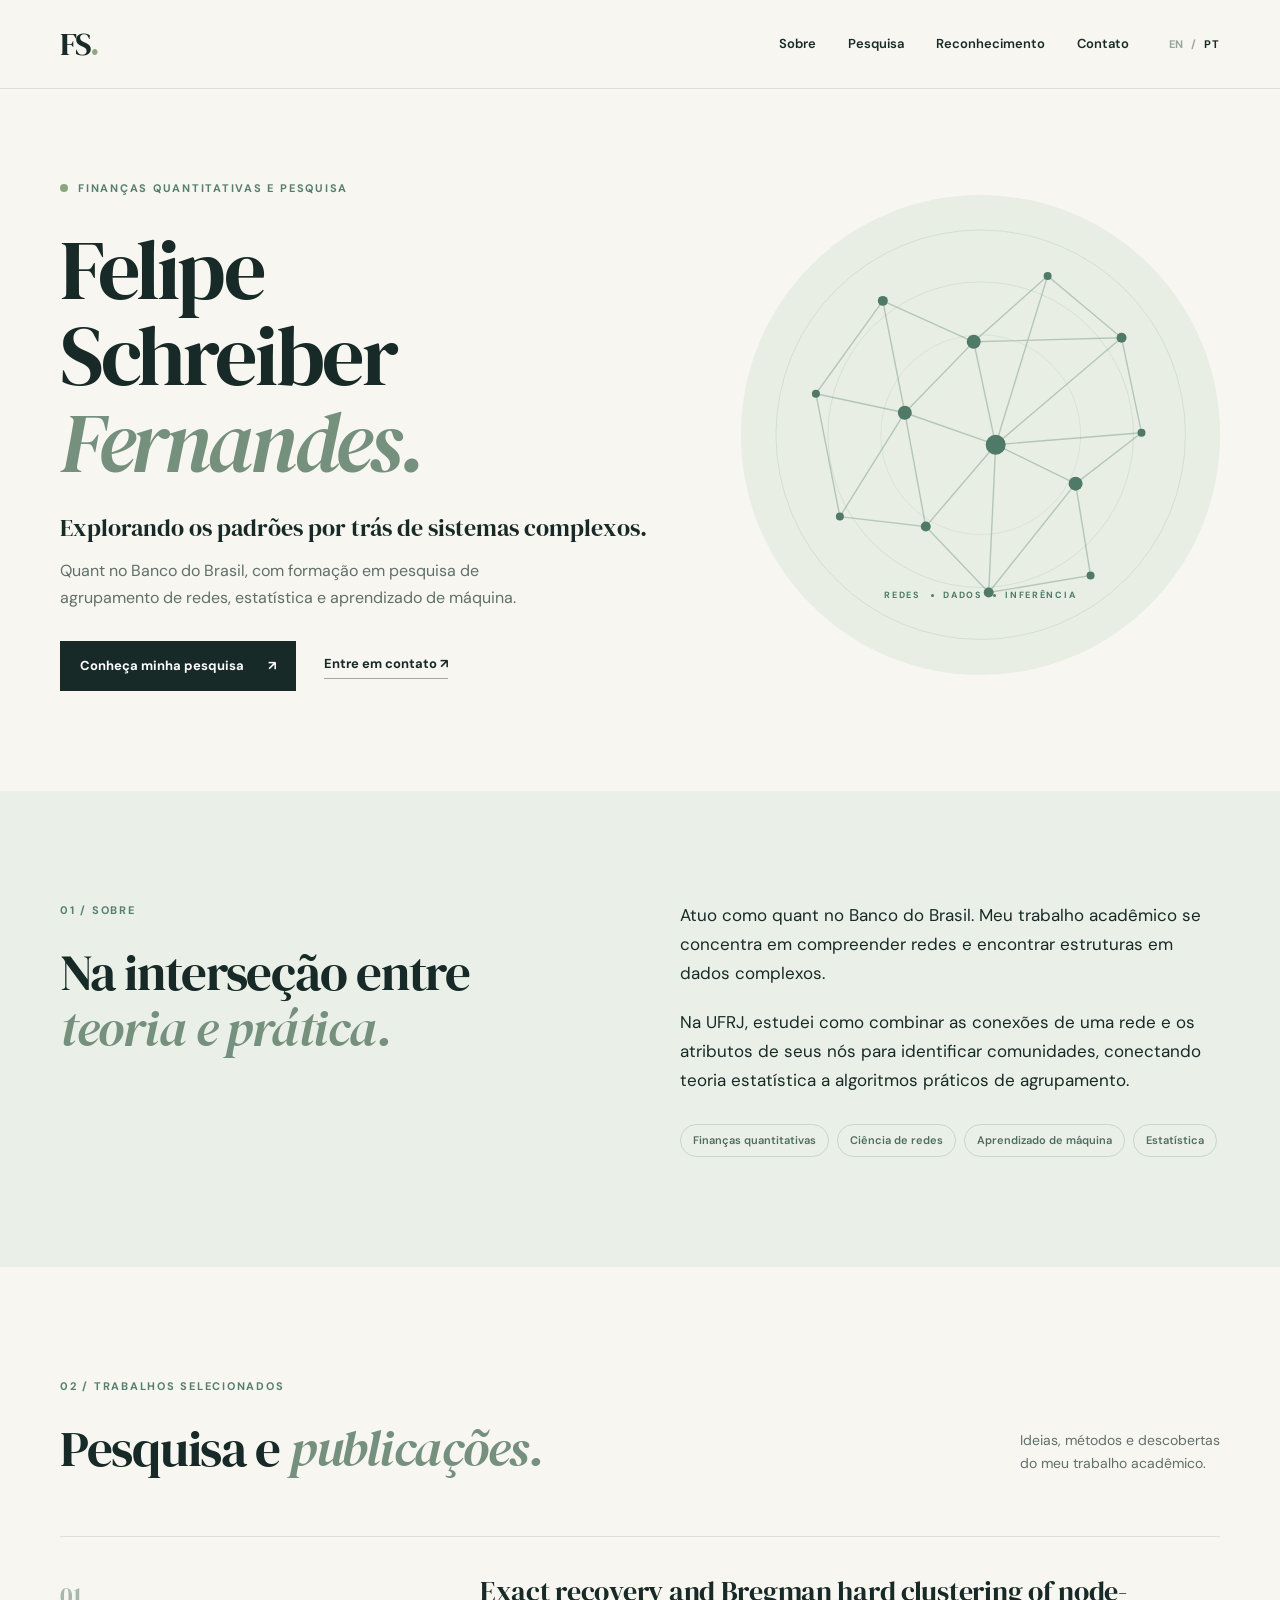
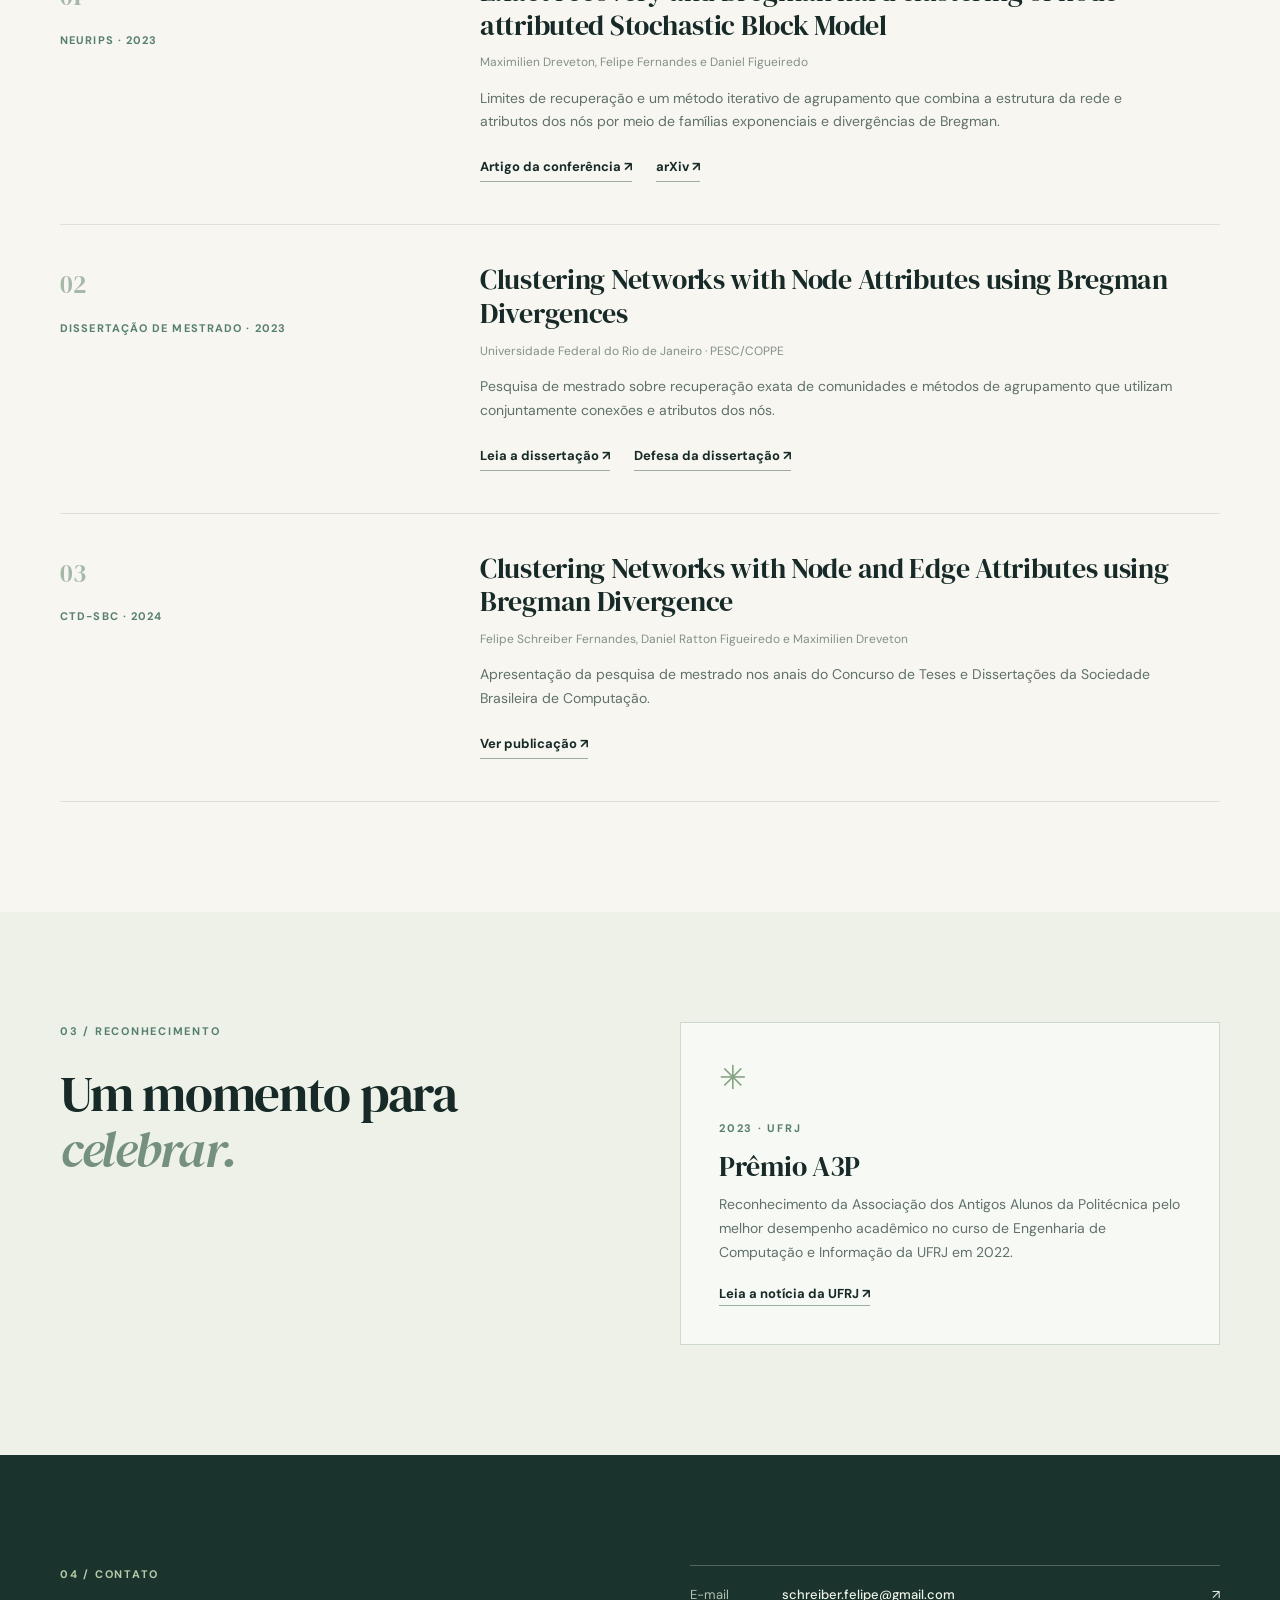
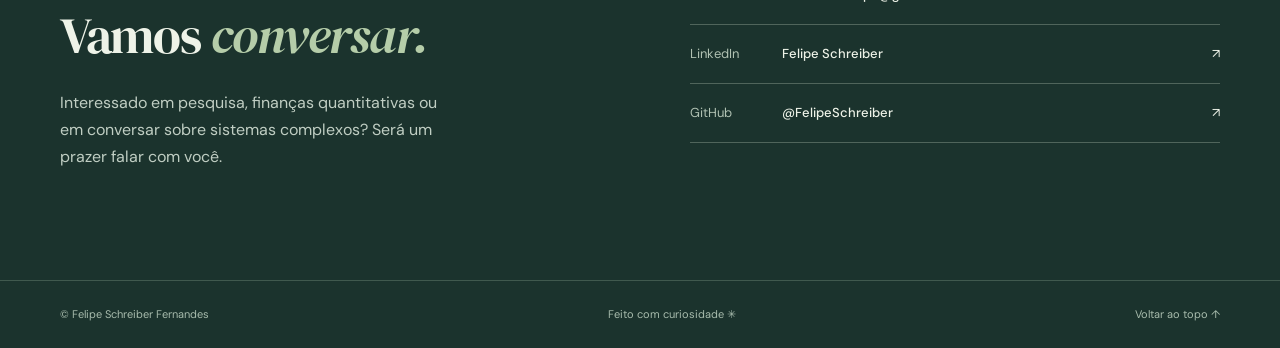
==== pt/index.html @ 41b89b30 "Create bilingual personal website Co-authored-by: Copilot <223556219+Copilot@users.noreply.github.co" ====
<!doctype html>
<html lang="pt-BR">
<head>
  <meta charset="utf-8">
  <meta name="viewport" content="width=device-width, initial-scale=1">
  <meta name="description" content="Felipe Schreiber Fernandes atua como quant e pesquisa agrupamento de redes, estatística e aprendizado de máquina.">
  <meta name="theme-color" content="#f7f6f1">
  <title>Felipe Schreiber Fernandes — Quant e Pesquisa</title>
  <link rel="alternate" hreflang="en" href="https://felipeschreiber.github.io/">
  <link rel="alternate" hreflang="pt-BR" href="https://felipeschreiber.github.io/pt/">
  <link rel="stylesheet" href="../style.css">
</head>
<body>
  <a class="skip-link" href="#main">Pular para o conteúdo</a>
  <header class="site-header">
    <div class="wrap header-inner">
      <a class="wordmark" href="#top" aria-label="Felipe Schreiber Fernandes, início">FS<span>.</span></a>
      <nav class="navigation" aria-label="Navegação principal">
        <a href="#about">Sobre</a><a href="#research">Pesquisa</a><a href="#recognition">Reconhecimento</a><a href="#contact">Contato</a>
      </nav>
      <div class="languages" aria-label="Idioma"><a href="../" lang="en">EN</a><span aria-hidden="true">/</span><span aria-current="page">PT</span></div>
    </div>
  </header>
  <main id="main">
    <section class="hero wrap" id="top">
      <div class="hero-copy">
        <p class="eyebrow"><span class="status-dot"></span> Finanças quantitativas e pesquisa</p>
        <h1>Felipe<br>Schreiber <em>Fernandes.</em></h1>
        <p class="hero-intro">Explorando os padrões por trás de sistemas complexos.</p>
        <p class="hero-description">Quant no Banco do Brasil, com formação em pesquisa de agrupamento de redes, estatística e aprendizado de máquina.</p>
        <div class="hero-actions"><a class="button button-dark" href="#research">Conheça minha pesquisa <span aria-hidden="true">↗</span></a><a class="text-link" href="#contact">Entre em contato <span aria-hidden="true">↗</span></a></div>
      </div>
      <div class="hero-art" aria-hidden="true">
        <svg viewBox="0 0 480 480" fill="none" xmlns="http://www.w3.org/2000/svg">
          <circle cx="240" cy="240" r="205" stroke="currentColor" opacity=".14"/><circle cx="240" cy="240" r="153" stroke="currentColor" opacity=".12"/><circle cx="240" cy="240" r="100" stroke="currentColor" opacity=".1"/>
          <path d="M75 199 142 106 233 147 307 81 381 143 401 238 335 289 350 381 248 398 185 332 99 322 75 199ZM142 106 164 218 233 147 255 250 307 81M164 218 75 199M164 218 99 322M164 218 185 332M164 218 255 250M233 147 381 143M233 147 255 250M255 250 381 143M255 250 401 238M255 250 335 289M255 250 248 398M255 250 185 332M335 289 401 238M335 289 350 381M335 289 248 398M185 332 248 398" stroke="currentColor" stroke-width="1.4" opacity=".34"/>
          <g fill="currentColor"><circle cx="75" cy="199" r="4"/><circle cx="142" cy="106" r="5"/><circle cx="233" cy="147" r="7"/><circle cx="307" cy="81" r="4"/><circle cx="381" cy="143" r="5"/><circle cx="401" cy="238" r="4"/><circle cx="335" cy="289" r="7"/><circle cx="350" cy="381" r="4"/><circle cx="248" cy="398" r="5"/><circle cx="185" cy="332" r="5"/><circle cx="99" cy="322" r="4"/><circle cx="164" cy="218" r="7"/><circle cx="255" cy="250" r="10"/></g>
        </svg>
        <span class="art-label">REDES <i></i> DADOS <i></i> INFERÊNCIA</span>
      </div>
    </section>
    <section class="about section" id="about">
      <div class="wrap section-grid"><div><p class="section-number">01 / SOBRE</p><h2>Na interseção entre<br><em>teoria e prática.</em></h2></div><div class="about-copy"><p>Atuo como quant no Banco do Brasil. Meu trabalho acadêmico se concentra em compreender redes e encontrar estruturas em dados complexos.</p><p>Na UFRJ, estudei como combinar as conexões de uma rede e os atributos de seus nós para identificar comunidades, conectando teoria estatística a algoritmos práticos de agrupamento.</p><div class="topic-list" aria-label="Áreas de interesse"><span>Finanças quantitativas</span><span>Ciência de redes</span><span>Aprendizado de máquina</span><span>Estatística</span></div></div></div>
    </section>
    <section class="research section" id="research">
      <div class="wrap">
        <div class="section-heading"><div><p class="section-number">02 / TRABALHOS SELECIONADOS</p><h2>Pesquisa e <em>publicações.</em></h2></div><p>Ideias, métodos e descobertas<br>do meu trabalho acadêmico.</p></div>
        <div class="work-list">
          <article class="work-item"><div class="work-meta"><span>01</span><span>NeurIPS · 2023</span></div><div class="work-content"><h3 lang="en">Exact recovery and Bregman hard clustering of node-attributed Stochastic Block Model</h3><p class="authors">Maximilien Dreveton, Felipe Fernandes e Daniel Figueiredo</p><p>Limites de recuperação e um método iterativo de agrupamento que combina a estrutura da rede e atributos dos nós por meio de famílias exponenciais e divergências de Bregman.</p><div class="work-links"><a href="https://proceedings.neurips.cc/paper_files/paper/2023/hash/770b3ecb70147a2d2f18d2964fafcdd5-Abstract-Conference.html">Artigo da conferência ↗</a><a href="https://arxiv.org/abs/2310.19854">arXiv ↗</a></div></div></article>
          <article class="work-item"><div class="work-meta"><span>02</span><span>Dissertação de mestrado · 2023</span></div><div class="work-content"><h3 lang="en">Clustering Networks with Node Attributes using Bregman Divergences</h3><p class="authors">Universidade Federal do Rio de Janeiro · PESC/COPPE</p><p>Pesquisa de mestrado sobre recuperação exata de comunidades e métodos de agrupamento que utilizam conjuntamente conexões e atributos dos nós.</p><div class="work-links"><a href="https://www.cos.ufrj.br/uploadfile/publicacao/3146.pdf">Leia a dissertação ↗</a><a href="https://pesc.coppe.ufrj.br/pt/destaques/eventos/evento/1828/-/defesa-de-dissertacao-de-mestrado-felipe-schreiber-fernandes">Defesa da dissertação ↗</a></div></div></article>
          <article class="work-item"><div class="work-meta"><span>03</span><span>CTD-SBC · 2024</span></div><div class="work-content"><h3 lang="en">Clustering Networks with Node and Edge Attributes using Bregman Divergence</h3><p class="authors">Felipe Schreiber Fernandes, Daniel Ratton Figueiredo e Maximilien Dreveton</p><p>Apresentação da pesquisa de mestrado nos anais do Concurso de Teses e Dissertações da Sociedade Brasileira de Computação.</p><div class="work-links"><a href="https://doi.org/10.5753/ctd.2024.2710">Ver publicação ↗</a></div></div></article>
        </div>
      </div>
    </section>
    <section class="recognition section" id="recognition"><div class="wrap section-grid"><div><p class="section-number">03 / RECONHECIMENTO</p><h2>Um momento para<br><em>celebrar.</em></h2></div><div class="award-card"><span class="award-mark" aria-hidden="true">✳</span><p class="award-year">2023 · UFRJ</p><h3>Prêmio A3P</h3><p>Reconhecimento da Associação dos Antigos Alunos da Politécnica pelo melhor desempenho acadêmico no curso de Engenharia de Computação e Informação da UFRJ em 2022.</p><a class="text-link" href="https://pesc.coppe.ufrj.br/pt/destaques/noticias/noticias-ufrj/felipe-schreiber-fernandes-eci-e-pesc-homenageado-pela-a3p">Leia a notícia da UFRJ ↗</a></div></div></section>
    <section class="contact section" id="contact"><div class="wrap contact-inner"><div><p class="section-number">04 / CONTATO</p><h2>Vamos <em>conversar.</em></h2><p>Interessado em pesquisa, finanças quantitativas ou em conversar sobre sistemas complexos? Será um prazer falar com você.</p></div><div class="contact-links"><a href="mailto:schreiber.felipe@gmail.com"><span>E-mail</span><strong>schreiber.felipe@gmail.com</strong><span aria-hidden="true">↗</span></a><a href="https://br.linkedin.com/in/felipe-schreiber"><span>LinkedIn</span><strong>Felipe Schreiber</strong><span aria-hidden="true">↗</span></a><a href="https://github.com/FelipeSchreiber"><span>GitHub</span><strong>@FelipeSchreiber</strong><span aria-hidden="true">↗</span></a></div></div></section>
  </main>
  <footer><div class="wrap footer-inner"><span>© Felipe Schreiber Fernandes</span><span>Feito com curiosidade <span aria-hidden="true">✳</span></span><a href="#top">Voltar ao topo ↑</a></div></footer>
</body>
</html>
---- style.css ----
@import url('https://fonts.googleapis.com/css2?family=DM+Sans:wght@400;500;600;700&family=DM+Serif+Display:ital@0;1&display=swap');

:root{--ink:#172a27;--muted:#60706a;--paper:#f7f6f1;--line:#dce1d9;--green:#577f6f;--lime:#d8e6ba;--serif:"DM Serif Display",Georgia,serif;--sans:"DM Sans",Arial,sans-serif}
*{box-sizing:border-box}
html{scroll-behavior:smooth}
body{margin:0;background:var(--paper);color:var(--ink);font-family:var(--sans);font-size:16px;line-height:1.7}
a{color:inherit;text-decoration:none}
a:focus-visible{outline:3px solid #a36931;outline-offset:4px}
.wrap{width:min(1160px,calc(100% - 64px));margin:auto}
.skip-link{position:absolute;left:1rem;top:-5rem;z-index:10;background:#fff;padding:.5rem 1rem}
.skip-link:focus{top:1rem}
.site-header{border-bottom:1px solid var(--line)}
.header-inner{height:88px;display:flex;align-items:center;gap:40px}
.wordmark{font-family:var(--serif);font-size:32px;line-height:1;letter-spacing:-2px}
.wordmark span{color:#8da77f}
.navigation{display:flex;gap:32px;margin-left:auto;font-size:13px;font-weight:600}
.navigation a,.languages a{transition:color .2s}
.navigation a:hover,.languages a:hover{color:#799b85}
.languages{display:flex;gap:7px;align-items:center;font-size:11px;font-weight:700;letter-spacing:.08em;color:#9aa69c}
.languages [aria-current]{color:var(--ink)}
.hero{min-height:660px;display:grid;grid-template-columns:1.15fr .85fr;align-items:center;gap:32px;padding-top:90px;padding-bottom:100px}
.eyebrow,.section-number,.award-year{margin:0;color:var(--green);font-size:11px;font-weight:700;letter-spacing:.16em;text-transform:uppercase}
.eyebrow{display:flex;align-items:center;gap:10px}
.status-dot{width:8px;height:8px;border-radius:50%;background:#89a77e}
h1,h2,h3,p{margin-top:0}
h1,h2,h3{font-weight:400}
h1{font-family:var(--serif);font-size:clamp(54px,6.6vw,88px);line-height:1.02;letter-spacing:-.04em;margin:28px 0}
h1 em,h2 em{font-weight:400;color:#75907c}
.hero-intro{font-family:var(--serif);font-size:24px;line-height:1.35;margin-bottom:12px}
.hero-description{max-width:470px;color:var(--muted);margin-bottom:30px}
.hero-actions{display:flex;align-items:center;flex-wrap:wrap;gap:28px}
.button{display:inline-flex;align-items:center;justify-content:center;gap:24px;padding:14px 20px;font-size:13px;font-weight:700}
.button-dark{background:var(--ink);color:#fff}
.button-dark:hover{background:#35584b}
.text-link,.work-links a{font-size:13px;font-weight:700;border-bottom:1px solid #9cad9d;padding-bottom:3px}
.text-link:hover,.work-links a:hover{color:var(--green)}
.hero-art{position:relative;display:grid;place-items:center;aspect-ratio:1;border-radius:50%;background:#e8eee3;color:#4f7a67}
.hero-art svg{width:100%;height:100%}
.art-label{position:absolute;bottom:15%;font-size:9px;letter-spacing:.19em;font-weight:700}
.art-label i{display:inline-block;width:3px;height:3px;border-radius:50%;background:currentColor;vertical-align:middle;margin:0 6px}
.section{padding:110px 0}
.section-grid{display:grid;grid-template-columns:1fr 1fr;gap:80px}
.section-number{margin-bottom:24px}
h2{font-family:var(--serif);font-size:clamp(38px,4vw,54px);line-height:1.1;letter-spacing:-.025em;margin-bottom:0}
.about{background:#eaf0e7}
.about-copy{font-size:17px}
.about-copy p{margin-bottom:20px}
.topic-list{display:flex;flex-wrap:wrap;gap:8px;margin-top:30px}
.topic-list span{border:1px solid #c8d6c9;border-radius:100px;padding:6px 12px;color:#4f6c5e;font-size:11px;font-weight:600}
.section-heading{display:flex;justify-content:space-between;align-items:end;gap:30px;margin-bottom:60px}
.section-heading>p{margin:0;color:var(--muted);font-size:14px}
.work-list{border-top:1px solid var(--line)}
.work-item{display:grid;grid-template-columns:1fr 2fr;gap:50px;padding:38px 0 42px;border-bottom:1px solid var(--line)}
.work-meta{display:flex;flex-direction:column;gap:13px;color:var(--green);font-size:11px;font-weight:700;letter-spacing:.1em;text-transform:uppercase}
.work-meta span:first-child{font-family:var(--serif);font-size:25px;letter-spacing:0;font-weight:400;color:#a6b8a7}
.work-content{max-width:700px}
.work-content h3,.award-card h3{font-family:var(--serif);font-size:28px;line-height:1.2;letter-spacing:-.01em;margin-bottom:10px}
.work-content p{color:var(--muted);font-size:14px;margin-bottom:14px}
.work-content .authors{font-size:12px;color:#849087}
.work-links{display:flex;flex-wrap:wrap;gap:24px;margin-top:22px}
.recognition{background:#edf1e8}
.award-card{border:1px solid #cdd9cb;background:#f7f9f4;padding:38px}
.award-mark{display:block;color:#86a483;font-size:33px;line-height:1;margin-bottom:25px}
.award-year{margin-bottom:12px}
.award-card p:not(.award-year){color:var(--muted);font-size:14px}
.contact{background:#1b332d;color:#eef3e8}
.contact-inner{display:grid;grid-template-columns:1fr 1fr;gap:100px}
.contact .section-number{color:#b6cba8}
.contact h2 em{color:#b5cda9}
.contact-inner>div:first-child>p:last-child{max-width:400px;color:#c0cec3;margin:25px 0 0}
.contact-links a{display:grid;grid-template-columns:80px 1fr auto;gap:12px;padding:18px 0;border-bottom:1px solid #50655b;font-size:13px}
.contact-links a:first-child{border-top:1px solid #50655b}
.contact-links a:hover{color:#c1d9b6}
.contact-links a>span:first-child{color:#b0c1b2}
.contact-links strong{font-weight:500;overflow-wrap:anywhere}
footer{background:#1b332d;color:#a8bcad;border-top:1px solid #40594e;font-size:11px}
.footer-inner{display:flex;justify-content:space-between;gap:20px;padding-top:24px;padding-bottom:24px}
@media(max-width:800px){.wrap{width:min(100% - 40px,680px)}.header-inner{height:72px;gap:16px}.navigation{gap:16px;font-size:12px}.hero{grid-template-columns:1fr;padding-top:70px;padding-bottom:75px;gap:50px}.hero-art{width:min(370px,85%);justify-self:center}.section{padding:76px 0}.section-grid,.contact-inner{grid-template-columns:1fr;gap:35px}.section-heading{align-items:start;flex-direction:column}.work-item{grid-template-columns:1fr;gap:20px}.work-meta{flex-direction:row;align-items:baseline;gap:20px}.contact-inner{gap:40px}}
@media(max-width:520px){.header-inner{flex-wrap:wrap;height:auto;padding-top:17px;padding-bottom:14px;row-gap:14px}.wordmark{font-size:28px}.languages{margin-left:auto}.navigation{order:3;flex-basis:100%;justify-content:space-between;margin-left:0;gap:8px}.hero{padding-top:55px;min-height:0}h1{font-size:clamp(48px,12vw,64px)}.hero-intro{font-size:21px}.hero-actions{gap:20px}.award-card{padding:28px}.footer-inner{flex-wrap:wrap}.contact-links a{grid-template-columns:65px 1fr auto}}
@media(prefers-reduced-motion:reduce){html{scroll-behavior:auto}*{transition:none!important}}
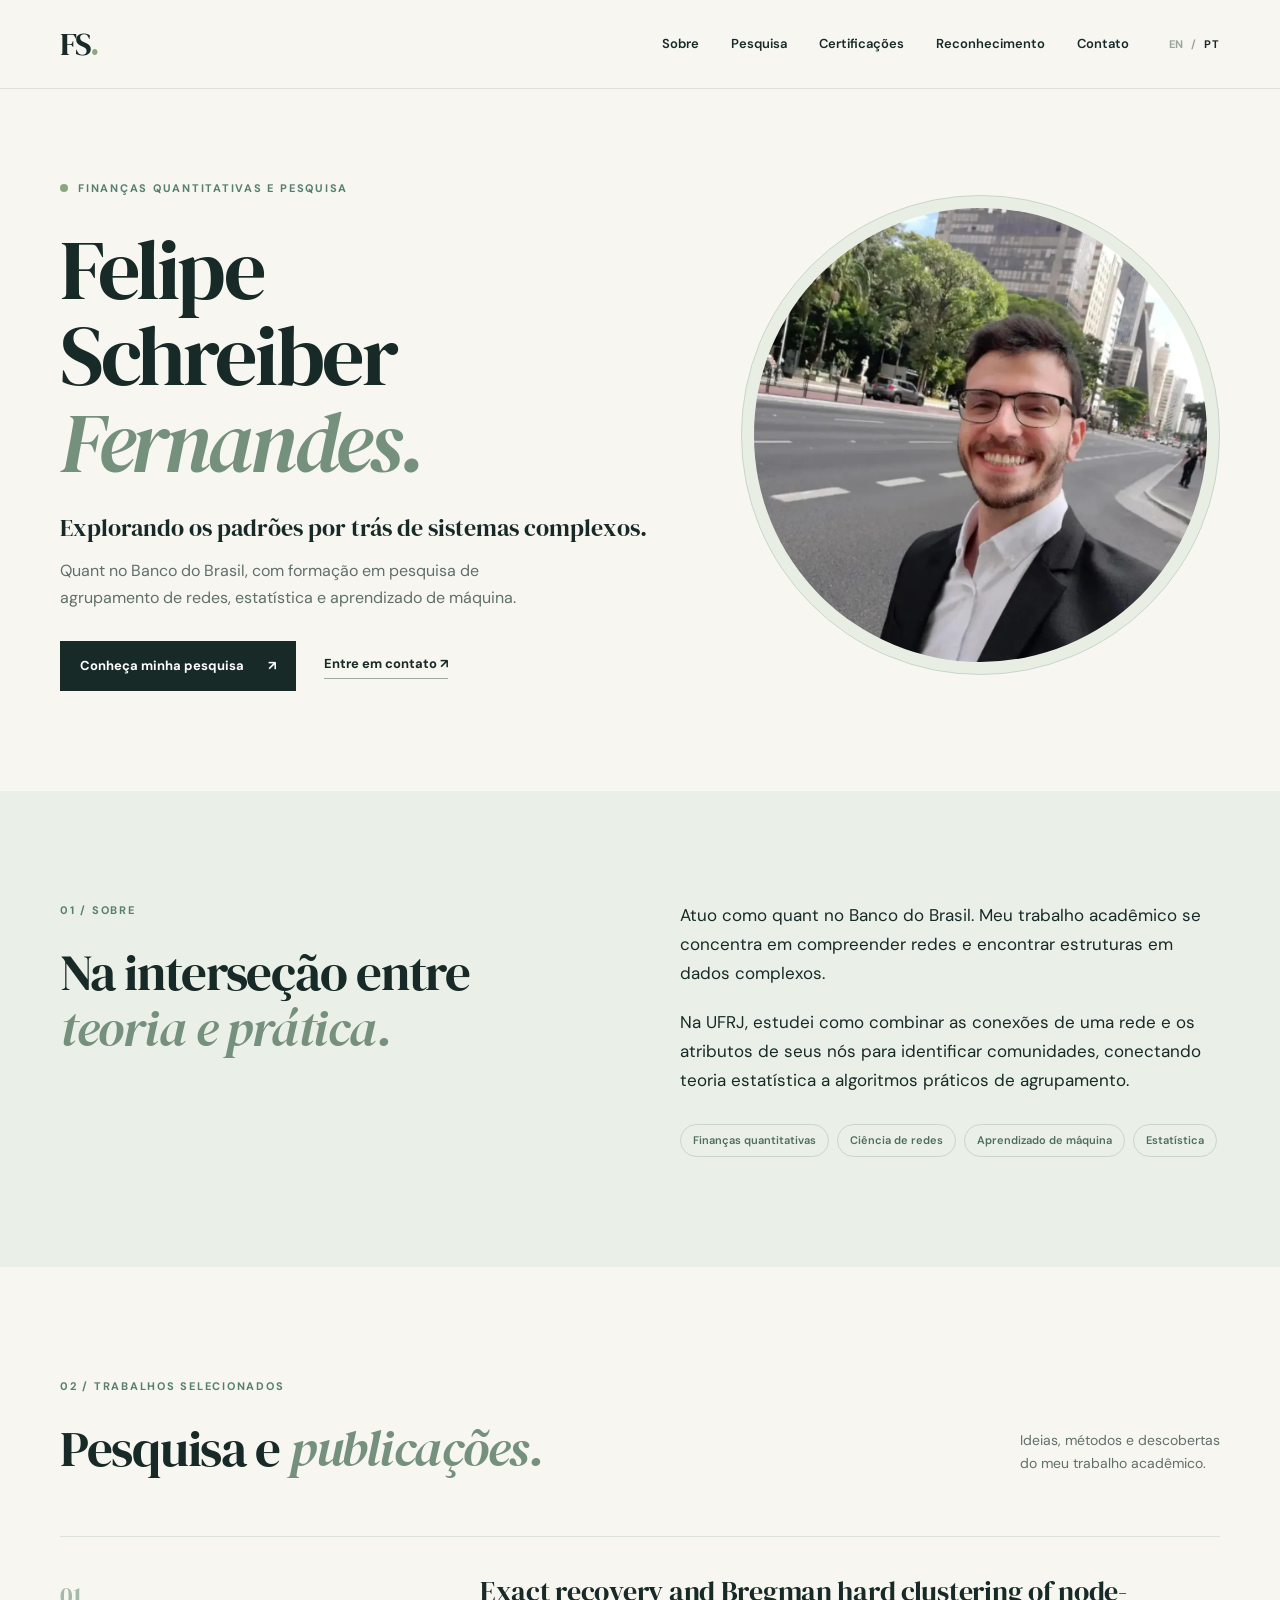
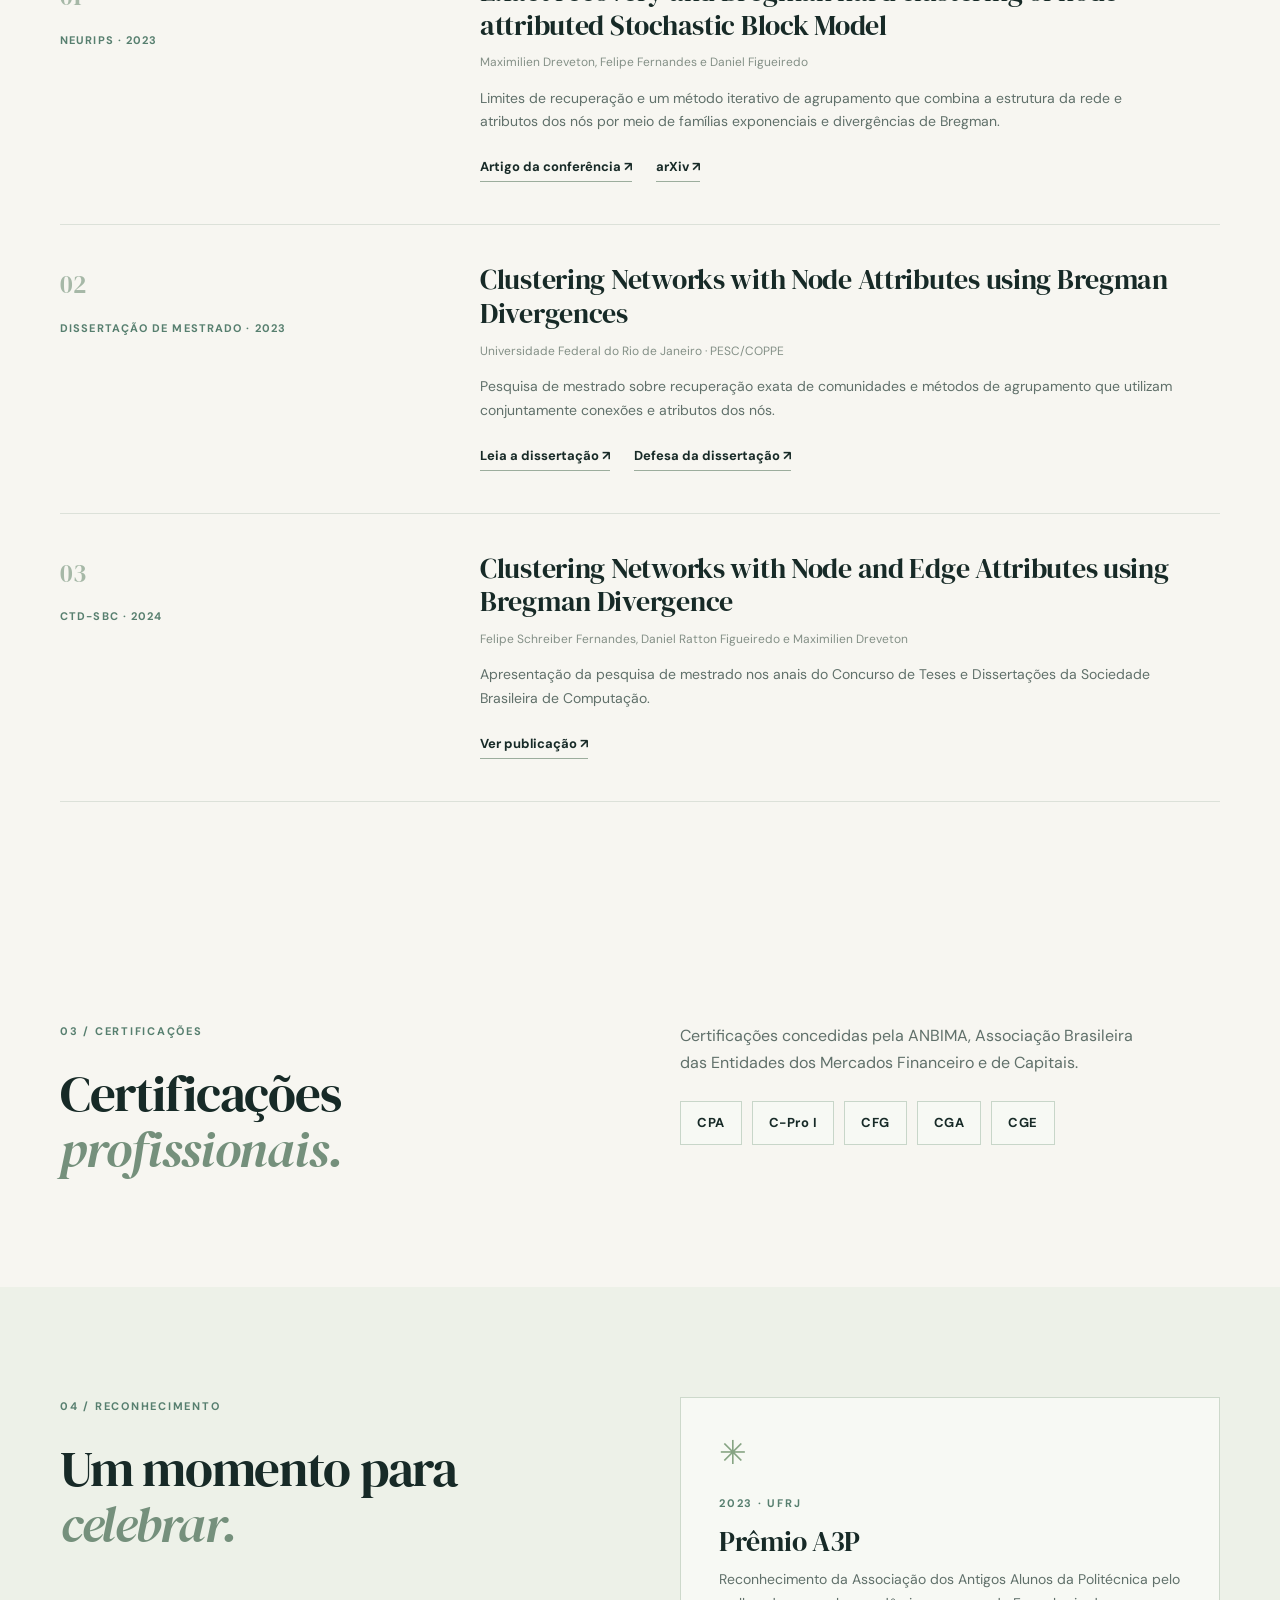
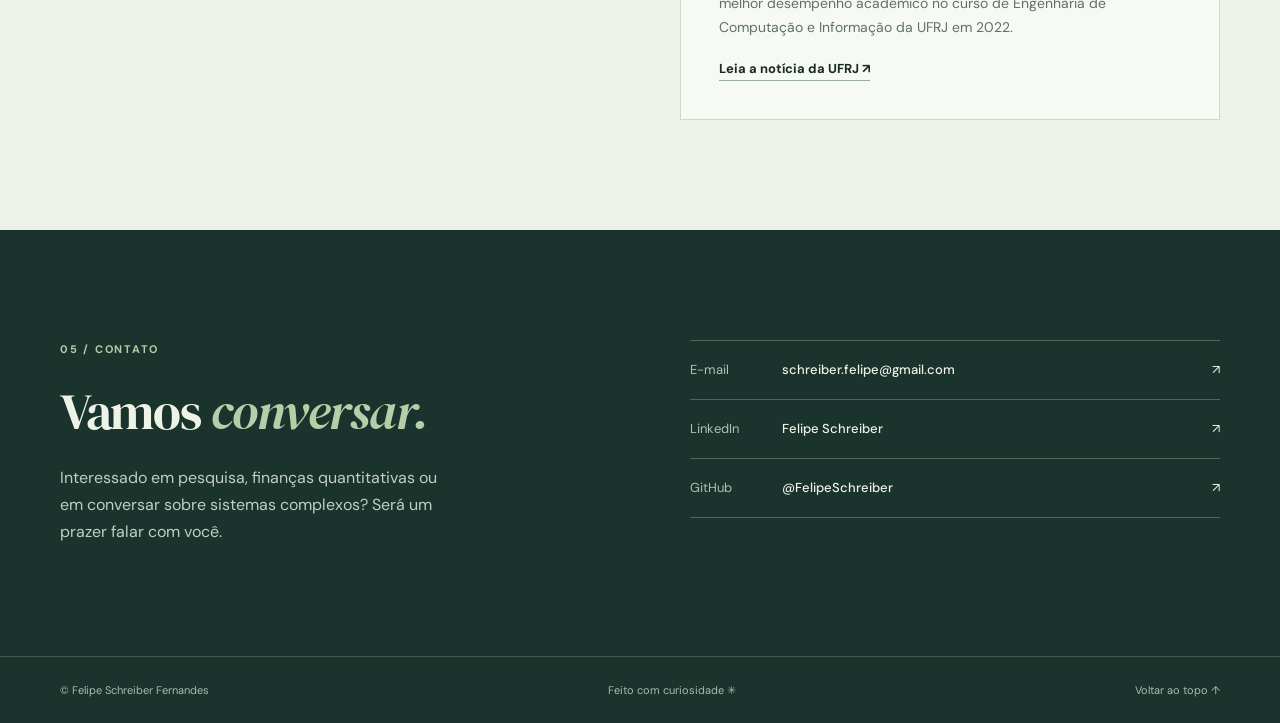
==== commit 338cba52: "Add profile photo and certifications Co-authored-by: Copilot <223556219+Copilot@users.noreply.github" ====
--- a/pt/index.html
+++ b/pt/index.html
@@ -16,7 +16,7 @@
     <div class="wrap header-inner">
       <a class="wordmark" href="#top" aria-label="Felipe Schreiber Fernandes, início">FS<span>.</span></a>
       <nav class="navigation" aria-label="Navegação principal">
-        <a href="#about">Sobre</a><a href="#research">Pesquisa</a><a href="#recognition">Reconhecimento</a><a href="#contact">Contato</a>
+        <a href="#about">Sobre</a><a href="#research">Pesquisa</a><a href="#certifications">Certificações</a><a href="#recognition">Reconhecimento</a><a href="#contact">Contato</a>
       </nav>
       <div class="languages" aria-label="Idioma"><a href="../" lang="en">EN</a><span aria-hidden="true">/</span><span aria-current="page">PT</span></div>
     </div>
@@ -30,13 +30,8 @@
         <p class="hero-description">Quant no Banco do Brasil, com formação em pesquisa de agrupamento de redes, estatística e aprendizado de máquina.</p>
         <div class="hero-actions"><a class="button button-dark" href="#research">Conheça minha pesquisa <span aria-hidden="true">↗</span></a><a class="text-link" href="#contact">Entre em contato <span aria-hidden="true">↗</span></a></div>
       </div>
-      <div class="hero-art" aria-hidden="true">
-        <svg viewBox="0 0 480 480" fill="none" xmlns="http://www.w3.org/2000/svg">
-          <circle cx="240" cy="240" r="205" stroke="currentColor" opacity=".14"/><circle cx="240" cy="240" r="153" stroke="currentColor" opacity=".12"/><circle cx="240" cy="240" r="100" stroke="currentColor" opacity=".1"/>
-          <path d="M75 199 142 106 233 147 307 81 381 143 401 238 335 289 350 381 248 398 185 332 99 322 75 199ZM142 106 164 218 233 147 255 250 307 81M164 218 75 199M164 218 99 322M164 218 185 332M164 218 255 250M233 147 381 143M233 147 255 250M255 250 381 143M255 250 401 238M255 250 335 289M255 250 248 398M255 250 185 332M335 289 401 238M335 289 350 381M335 289 248 398M185 332 248 398" stroke="currentColor" stroke-width="1.4" opacity=".34"/>
-          <g fill="currentColor"><circle cx="75" cy="199" r="4"/><circle cx="142" cy="106" r="5"/><circle cx="233" cy="147" r="7"/><circle cx="307" cy="81" r="4"/><circle cx="381" cy="143" r="5"/><circle cx="401" cy="238" r="4"/><circle cx="335" cy="289" r="7"/><circle cx="350" cy="381" r="4"/><circle cx="248" cy="398" r="5"/><circle cx="185" cy="332" r="5"/><circle cx="99" cy="322" r="4"/><circle cx="164" cy="218" r="7"/><circle cx="255" cy="250" r="10"/></g>
-        </svg>
-        <span class="art-label">REDES <i></i> DADOS <i></i> INFERÊNCIA</span>
+      <div class="hero-photo">
+        <img src="../Felipe_Profile.webp" alt="Felipe Schreiber Fernandes">
       </div>
     </section>
     <section class="about section" id="about">
@@ -52,8 +47,9 @@
         </div>
       </div>
     </section>
-    <section class="recognition section" id="recognition"><div class="wrap section-grid"><div><p class="section-number">03 / RECONHECIMENTO</p><h2>Um momento para<br><em>celebrar.</em></h2></div><div class="award-card"><span class="award-mark" aria-hidden="true">✳</span><p class="award-year">2023 · UFRJ</p><h3>Prêmio A3P</h3><p>Reconhecimento da Associação dos Antigos Alunos da Politécnica pelo melhor desempenho acadêmico no curso de Engenharia de Computação e Informação da UFRJ em 2022.</p><a class="text-link" href="https://pesc.coppe.ufrj.br/pt/destaques/noticias/noticias-ufrj/felipe-schreiber-fernandes-eci-e-pesc-homenageado-pela-a3p">Leia a notícia da UFRJ ↗</a></div></div></section>
-    <section class="contact section" id="contact"><div class="wrap contact-inner"><div><p class="section-number">04 / CONTATO</p><h2>Vamos <em>conversar.</em></h2><p>Interessado em pesquisa, finanças quantitativas ou em conversar sobre sistemas complexos? Será um prazer falar com você.</p></div><div class="contact-links"><a href="mailto:schreiber.felipe@gmail.com"><span>E-mail</span><strong>schreiber.felipe@gmail.com</strong><span aria-hidden="true">↗</span></a><a href="https://br.linkedin.com/in/felipe-schreiber"><span>LinkedIn</span><strong>Felipe Schreiber</strong><span aria-hidden="true">↗</span></a><a href="https://github.com/FelipeSchreiber"><span>GitHub</span><strong>@FelipeSchreiber</strong><span aria-hidden="true">↗</span></a></div></div></section>
+    <section class="certifications section" id="certifications"><div class="wrap section-grid"><div><p class="section-number">03 / CERTIFICAÇÕES</p><h2>Certificações<br><em>profissionais.</em></h2></div><div class="certifications-content"><p>Certificações concedidas pela ANBIMA, Associação Brasileira das Entidades dos Mercados Financeiro e de Capitais.</p><ul class="certification-list" aria-label="Certificações ANBIMA"><li>CPA</li><li>C-Pro I</li><li>CFG</li><li>CGA</li><li>CGE</li></ul></div></div></section>
+    <section class="recognition section" id="recognition"><div class="wrap section-grid"><div><p class="section-number">04 / RECONHECIMENTO</p><h2>Um momento para<br><em>celebrar.</em></h2></div><div class="award-card"><span class="award-mark" aria-hidden="true">✳</span><p class="award-year">2023 · UFRJ</p><h3>Prêmio A3P</h3><p>Reconhecimento da Associação dos Antigos Alunos da Politécnica pelo melhor desempenho acadêmico no curso de Engenharia de Computação e Informação da UFRJ em 2022.</p><a class="text-link" href="https://pesc.coppe.ufrj.br/pt/destaques/noticias/noticias-ufrj/felipe-schreiber-fernandes-eci-e-pesc-homenageado-pela-a3p">Leia a notícia da UFRJ ↗</a></div></div></section>
+    <section class="contact section" id="contact"><div class="wrap contact-inner"><div><p class="section-number">05 / CONTATO</p><h2>Vamos <em>conversar.</em></h2><p>Interessado em pesquisa, finanças quantitativas ou em conversar sobre sistemas complexos? Será um prazer falar com você.</p></div><div class="contact-links"><a href="mailto:schreiber.felipe@gmail.com"><span>E-mail</span><strong>schreiber.felipe@gmail.com</strong><span aria-hidden="true">↗</span></a><a href="https://br.linkedin.com/in/felipe-schreiber"><span>LinkedIn</span><strong>Felipe Schreiber</strong><span aria-hidden="true">↗</span></a><a href="https://github.com/FelipeSchreiber"><span>GitHub</span><strong>@FelipeSchreiber</strong><span aria-hidden="true">↗</span></a></div></div></section>
   </main>
   <footer><div class="wrap footer-inner"><span>© Felipe Schreiber Fernandes</span><span>Feito com curiosidade <span aria-hidden="true">✳</span></span><a href="#top">Voltar ao topo ↑</a></div></footer>
 </body>
--- a/style.css
+++ b/style.css
@@ -34,10 +34,8 @@
 .button-dark:hover{background:#35584b}
 .text-link,.work-links a{font-size:13px;font-weight:700;border-bottom:1px solid #9cad9d;padding-bottom:3px}
 .text-link:hover,.work-links a:hover{color:var(--green)}
-.hero-art{position:relative;display:grid;place-items:center;aspect-ratio:1;border-radius:50%;background:#e8eee3;color:#4f7a67}
-.hero-art svg{width:100%;height:100%}
-.art-label{position:absolute;bottom:15%;font-size:9px;letter-spacing:.19em;font-weight:700}
-.art-label i{display:inline-block;width:3px;height:3px;border-radius:50%;background:currentColor;vertical-align:middle;margin:0 6px}
+.hero-photo{aspect-ratio:1;border-radius:50%;padding:12px;border:1px solid #c8d6c9;background:#e8eee3}
+.hero-photo img{display:block;width:100%;height:100%;object-fit:cover;object-position:center 30%;border-radius:50%}
 .section{padding:110px 0}
 .section-grid{display:grid;grid-template-columns:1fr 1fr;gap:80px}
 .section-number{margin-bottom:24px}
@@ -58,6 +56,9 @@
 .work-content p{color:var(--muted);font-size:14px;margin-bottom:14px}
 .work-content .authors{font-size:12px;color:#849087}
 .work-links{display:flex;flex-wrap:wrap;gap:24px;margin-top:22px}
+.certifications-content p{color:var(--muted);max-width:480px}
+.certification-list{display:flex;flex-wrap:wrap;gap:10px;list-style:none;padding:0;margin:25px 0 0}
+.certification-list li{border:1px solid #c8d6c9;background:#f7f9f4;padding:10px 16px;font-size:13px;font-weight:700;letter-spacing:.04em}
 .recognition{background:#edf1e8}
 .award-card{border:1px solid #cdd9cb;background:#f7f9f4;padding:38px}
 .award-mark{display:block;color:#86a483;font-size:33px;line-height:1;margin-bottom:25px}
@@ -75,6 +76,6 @@
 .contact-links strong{font-weight:500;overflow-wrap:anywhere}
 footer{background:#1b332d;color:#a8bcad;border-top:1px solid #40594e;font-size:11px}
 .footer-inner{display:flex;justify-content:space-between;gap:20px;padding-top:24px;padding-bottom:24px}
-@media(max-width:800px){.wrap{width:min(100% - 40px,680px)}.header-inner{height:72px;gap:16px}.navigation{gap:16px;font-size:12px}.hero{grid-template-columns:1fr;padding-top:70px;padding-bottom:75px;gap:50px}.hero-art{width:min(370px,85%);justify-self:center}.section{padding:76px 0}.section-grid,.contact-inner{grid-template-columns:1fr;gap:35px}.section-heading{align-items:start;flex-direction:column}.work-item{grid-template-columns:1fr;gap:20px}.work-meta{flex-direction:row;align-items:baseline;gap:20px}.contact-inner{gap:40px}}
-@media(max-width:520px){.header-inner{flex-wrap:wrap;height:auto;padding-top:17px;padding-bottom:14px;row-gap:14px}.wordmark{font-size:28px}.languages{margin-left:auto}.navigation{order:3;flex-basis:100%;justify-content:space-between;margin-left:0;gap:8px}.hero{padding-top:55px;min-height:0}h1{font-size:clamp(48px,12vw,64px)}.hero-intro{font-size:21px}.hero-actions{gap:20px}.award-card{padding:28px}.footer-inner{flex-wrap:wrap}.contact-links a{grid-template-columns:65px 1fr auto}}
+@media(max-width:800px){.wrap{width:min(100% - 40px,680px)}.header-inner{height:72px;gap:16px}.navigation{gap:16px;font-size:12px}.hero{grid-template-columns:1fr;padding-top:70px;padding-bottom:75px;gap:50px}.hero-photo{width:min(370px,85%);justify-self:center}.section{padding:76px 0}.section-grid,.contact-inner{grid-template-columns:1fr;gap:35px}.section-heading{align-items:start;flex-direction:column}.work-item{grid-template-columns:1fr;gap:20px}.work-meta{flex-direction:row;align-items:baseline;gap:20px}.contact-inner{gap:40px}}
+@media(max-width:520px){.header-inner{flex-wrap:wrap;height:auto;padding-top:17px;padding-bottom:14px;row-gap:14px}.wordmark{font-size:28px}.languages{margin-left:auto}.navigation{order:3;flex-basis:100%;justify-content:space-between;flex-wrap:wrap;margin-left:0;gap:8px}.hero{padding-top:55px;min-height:0}h1{font-size:clamp(48px,12vw,64px)}.hero-intro{font-size:21px}.hero-actions{gap:20px}.award-card{padding:28px}.footer-inner{flex-wrap:wrap}.contact-links a{grid-template-columns:65px 1fr auto}}
 @media(prefers-reduced-motion:reduce){html{scroll-behavior:auto}*{transition:none!important}}
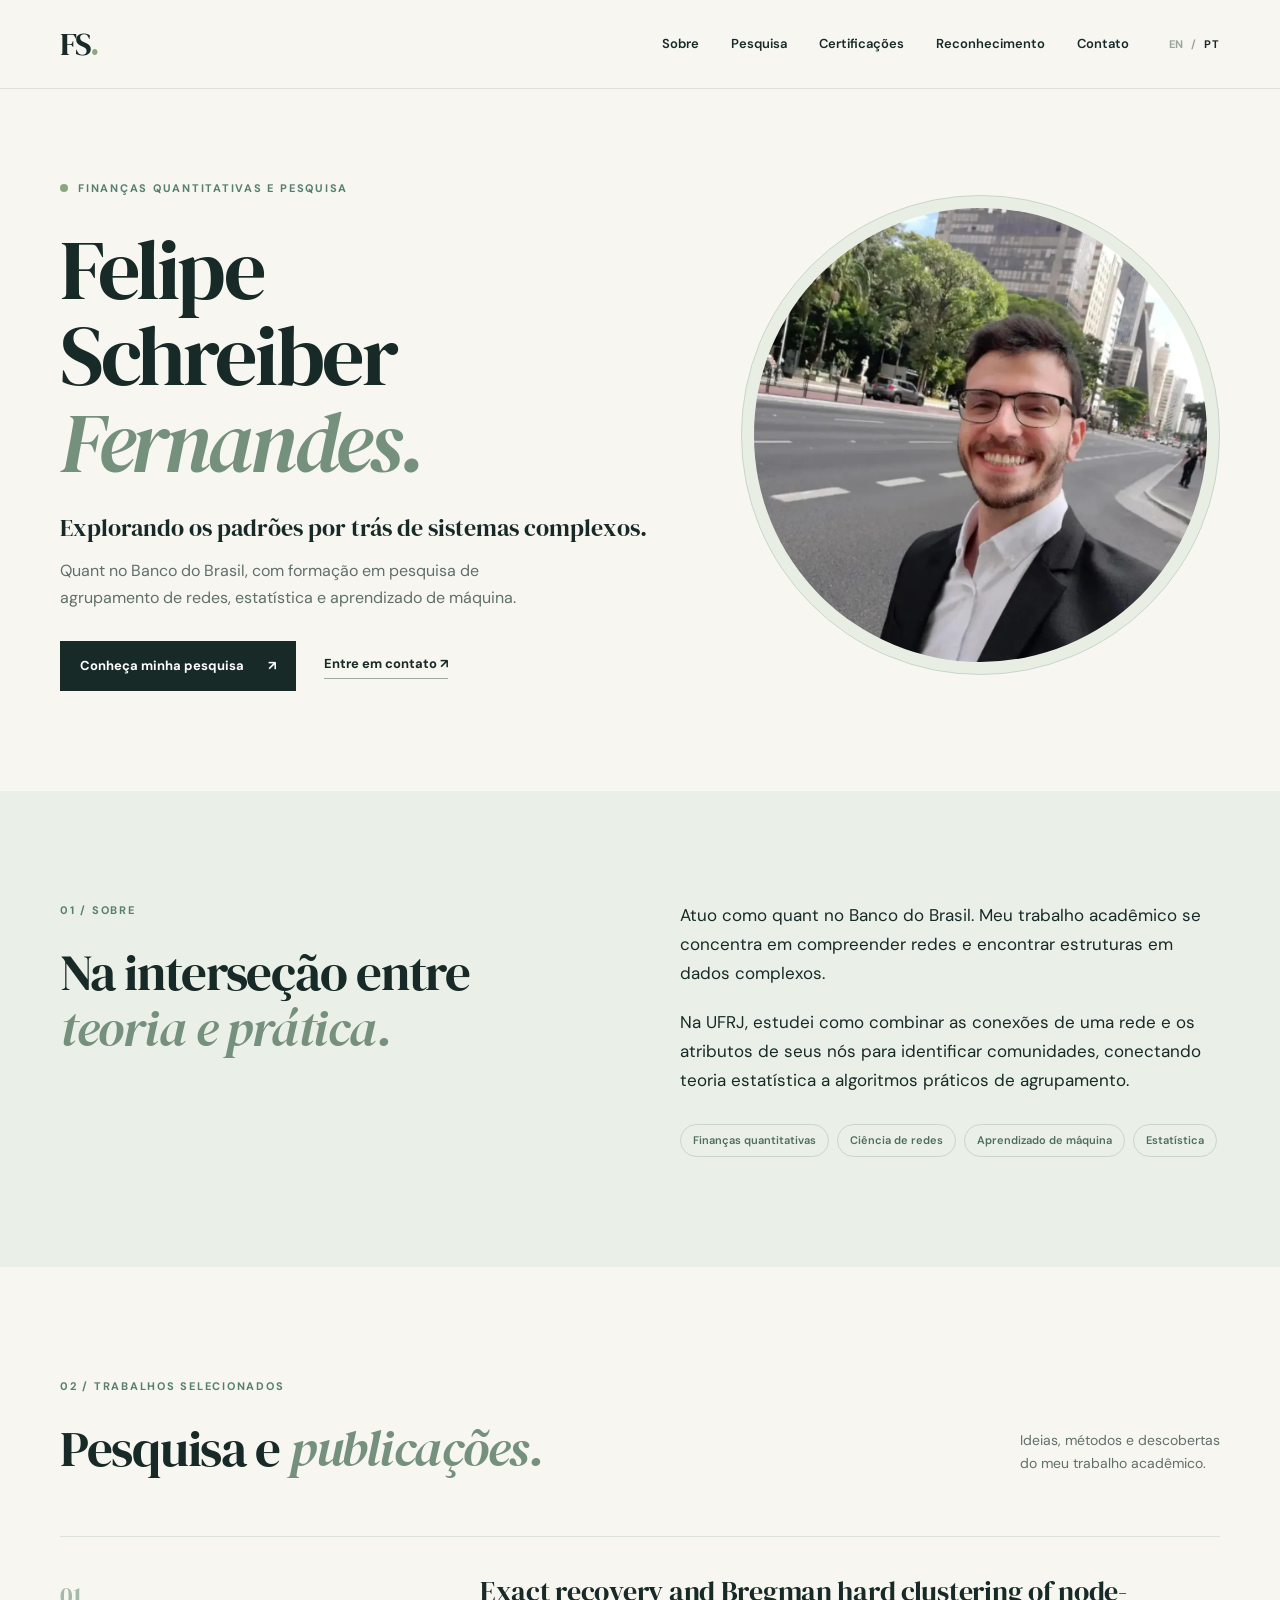
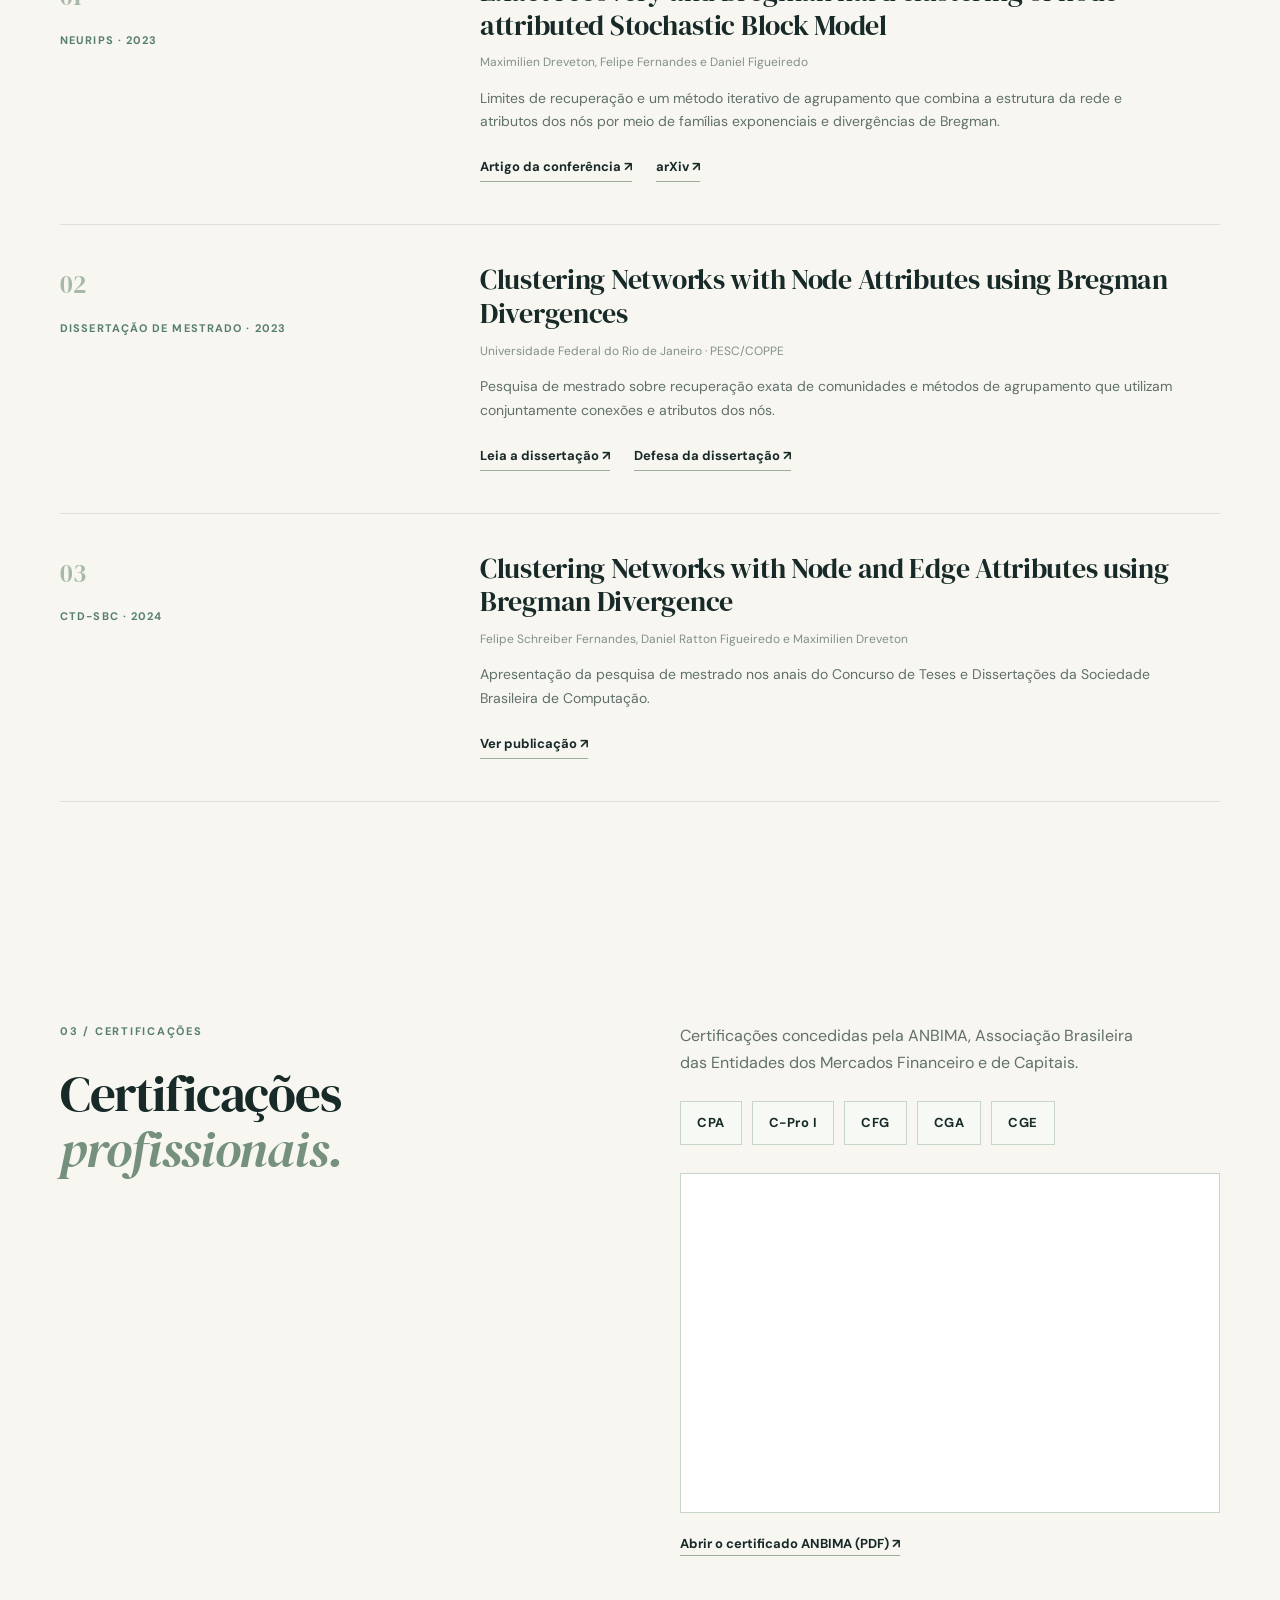
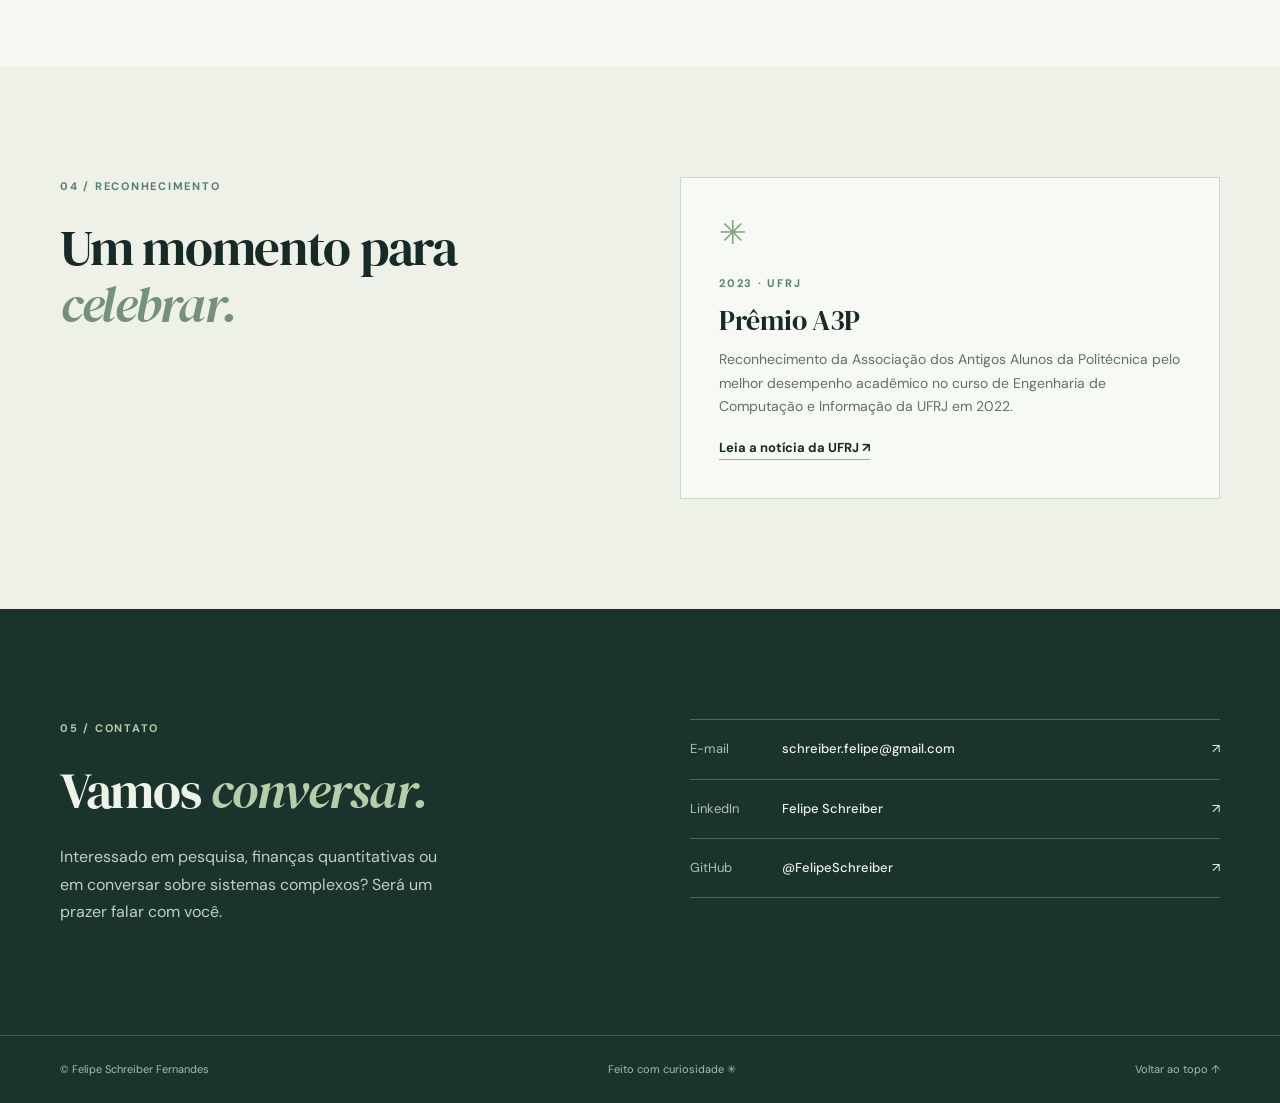
==== commit 2a6febb8: "Embed ANBIMA certificate Co-authored-by: Copilot <223556219+Copilot@users.noreply.github.com>" ====
--- a/pt/index.html
+++ b/pt/index.html
@@ -47,7 +47,7 @@
         </div>
       </div>
     </section>
-    <section class="certifications section" id="certifications"><div class="wrap section-grid"><div><p class="section-number">03 / CERTIFICAÇÕES</p><h2>Certificações<br><em>profissionais.</em></h2></div><div class="certifications-content"><p>Certificações concedidas pela ANBIMA, Associação Brasileira das Entidades dos Mercados Financeiro e de Capitais.</p><ul class="certification-list" aria-label="Certificações ANBIMA"><li>CPA</li><li>C-Pro I</li><li>CFG</li><li>CGA</li><li>CGE</li></ul></div></div></section>
+    <section class="certifications section" id="certifications"><div class="wrap section-grid"><div><p class="section-number">03 / CERTIFICAÇÕES</p><h2>Certificações<br><em>profissionais.</em></h2></div><div class="certifications-content"><p>Certificações concedidas pela ANBIMA, Associação Brasileira das Entidades dos Mercados Financeiro e de Capitais.</p><ul class="certification-list" aria-label="Certificações ANBIMA"><li>CPA</li><li>C-Pro I</li><li>CFG</li><li>CGA</li><li>CGE</li></ul><iframe class="certificate-preview" src="../certificado-dff0ee21-1c3e-494f-98b8-4cec28ab8c48.pdf#view=FitH" title="Certificado ANBIMA de Felipe Schreiber Fernandes" loading="lazy"></iframe><a class="text-link" href="../certificado-dff0ee21-1c3e-494f-98b8-4cec28ab8c48.pdf">Abrir o certificado ANBIMA (PDF) ↗</a></div></div></section>
     <section class="recognition section" id="recognition"><div class="wrap section-grid"><div><p class="section-number">04 / RECONHECIMENTO</p><h2>Um momento para<br><em>celebrar.</em></h2></div><div class="award-card"><span class="award-mark" aria-hidden="true">✳</span><p class="award-year">2023 · UFRJ</p><h3>Prêmio A3P</h3><p>Reconhecimento da Associação dos Antigos Alunos da Politécnica pelo melhor desempenho acadêmico no curso de Engenharia de Computação e Informação da UFRJ em 2022.</p><a class="text-link" href="https://pesc.coppe.ufrj.br/pt/destaques/noticias/noticias-ufrj/felipe-schreiber-fernandes-eci-e-pesc-homenageado-pela-a3p">Leia a notícia da UFRJ ↗</a></div></div></section>
     <section class="contact section" id="contact"><div class="wrap contact-inner"><div><p class="section-number">05 / CONTATO</p><h2>Vamos <em>conversar.</em></h2><p>Interessado em pesquisa, finanças quantitativas ou em conversar sobre sistemas complexos? Será um prazer falar com você.</p></div><div class="contact-links"><a href="mailto:schreiber.felipe@gmail.com"><span>E-mail</span><strong>schreiber.felipe@gmail.com</strong><span aria-hidden="true">↗</span></a><a href="https://br.linkedin.com/in/felipe-schreiber"><span>LinkedIn</span><strong>Felipe Schreiber</strong><span aria-hidden="true">↗</span></a><a href="https://github.com/FelipeSchreiber"><span>GitHub</span><strong>@FelipeSchreiber</strong><span aria-hidden="true">↗</span></a></div></div></section>
   </main>
--- a/style.css
+++ b/style.css
@@ -59,6 +59,7 @@
 .certifications-content p{color:var(--muted);max-width:480px}
 .certification-list{display:flex;flex-wrap:wrap;gap:10px;list-style:none;padding:0;margin:25px 0 0}
 .certification-list li{border:1px solid #c8d6c9;background:#f7f9f4;padding:10px 16px;font-size:13px;font-weight:700;letter-spacing:.04em}
+.certificate-preview{display:block;width:100%;height:340px;margin:28px 0 16px;border:1px solid #c8d6c9;background:#fff}
 .recognition{background:#edf1e8}
 .award-card{border:1px solid #cdd9cb;background:#f7f9f4;padding:38px}
 .award-mark{display:block;color:#86a483;font-size:33px;line-height:1;margin-bottom:25px}
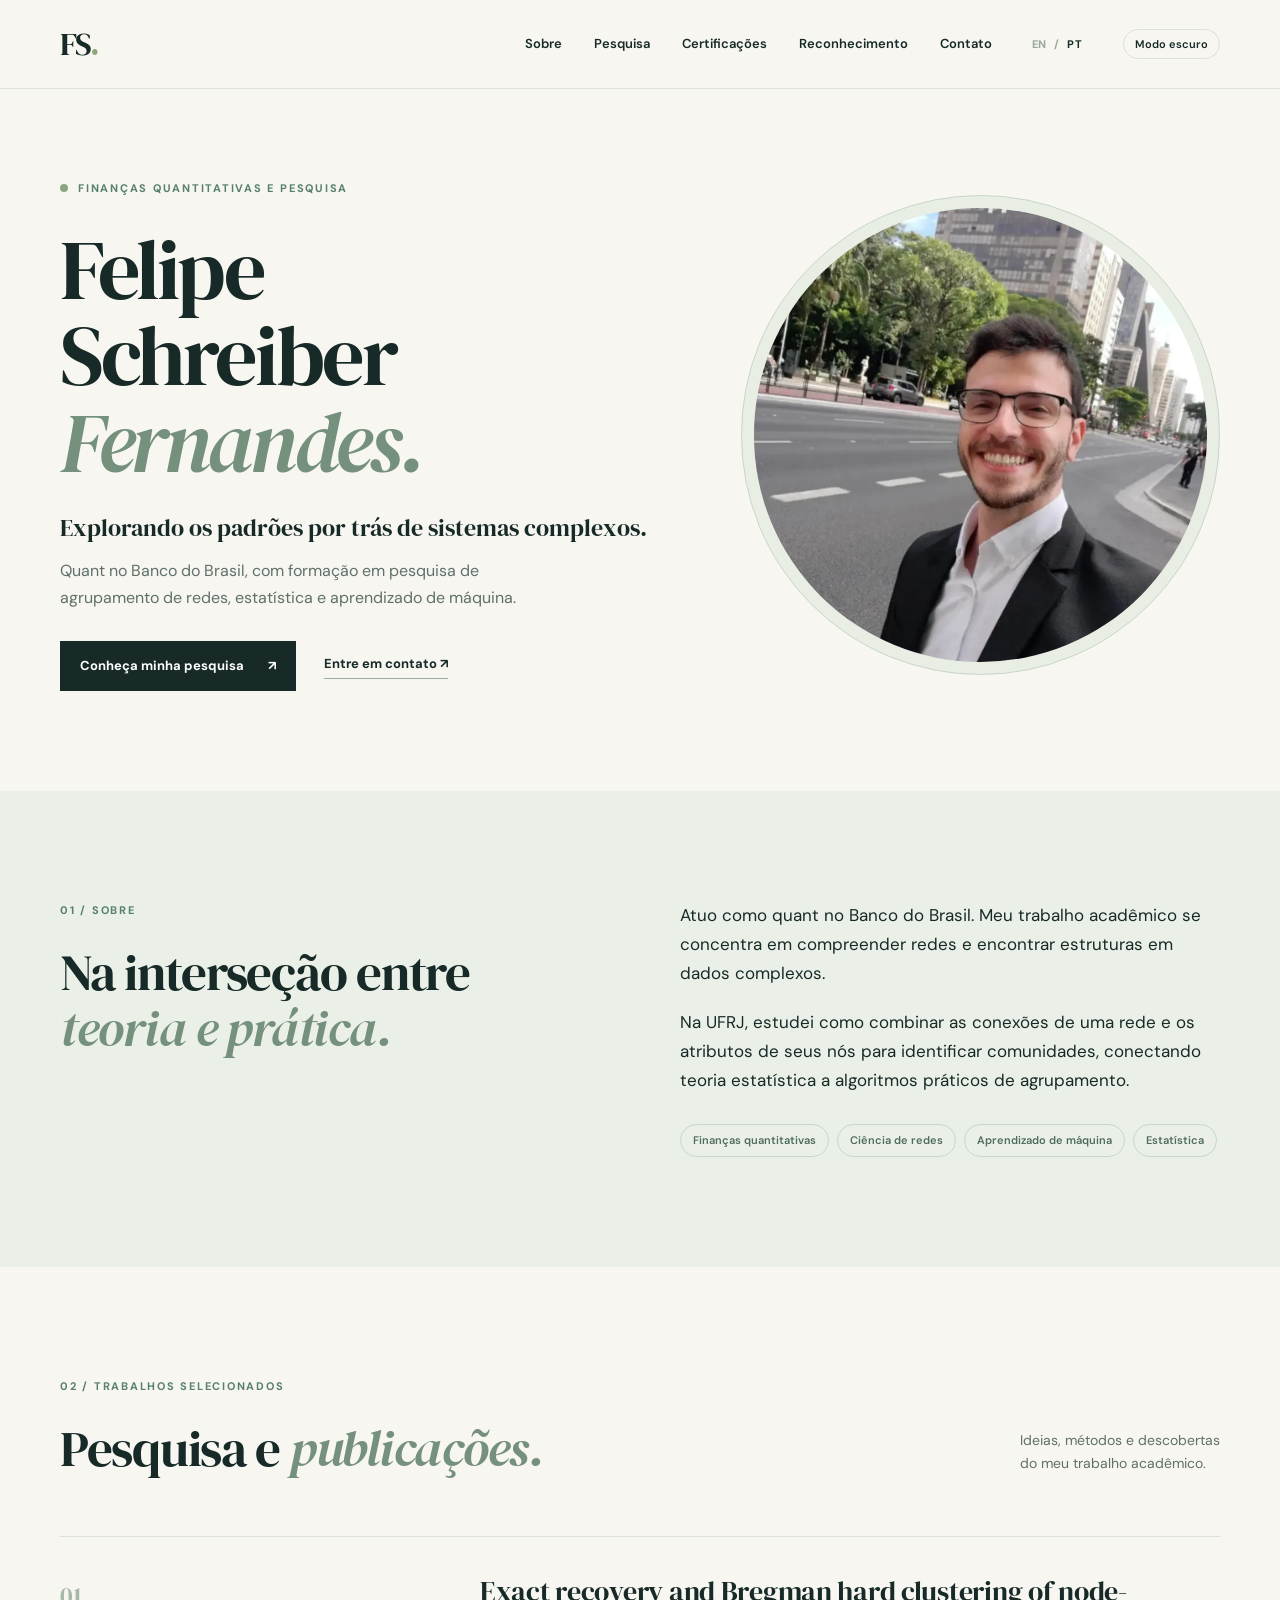
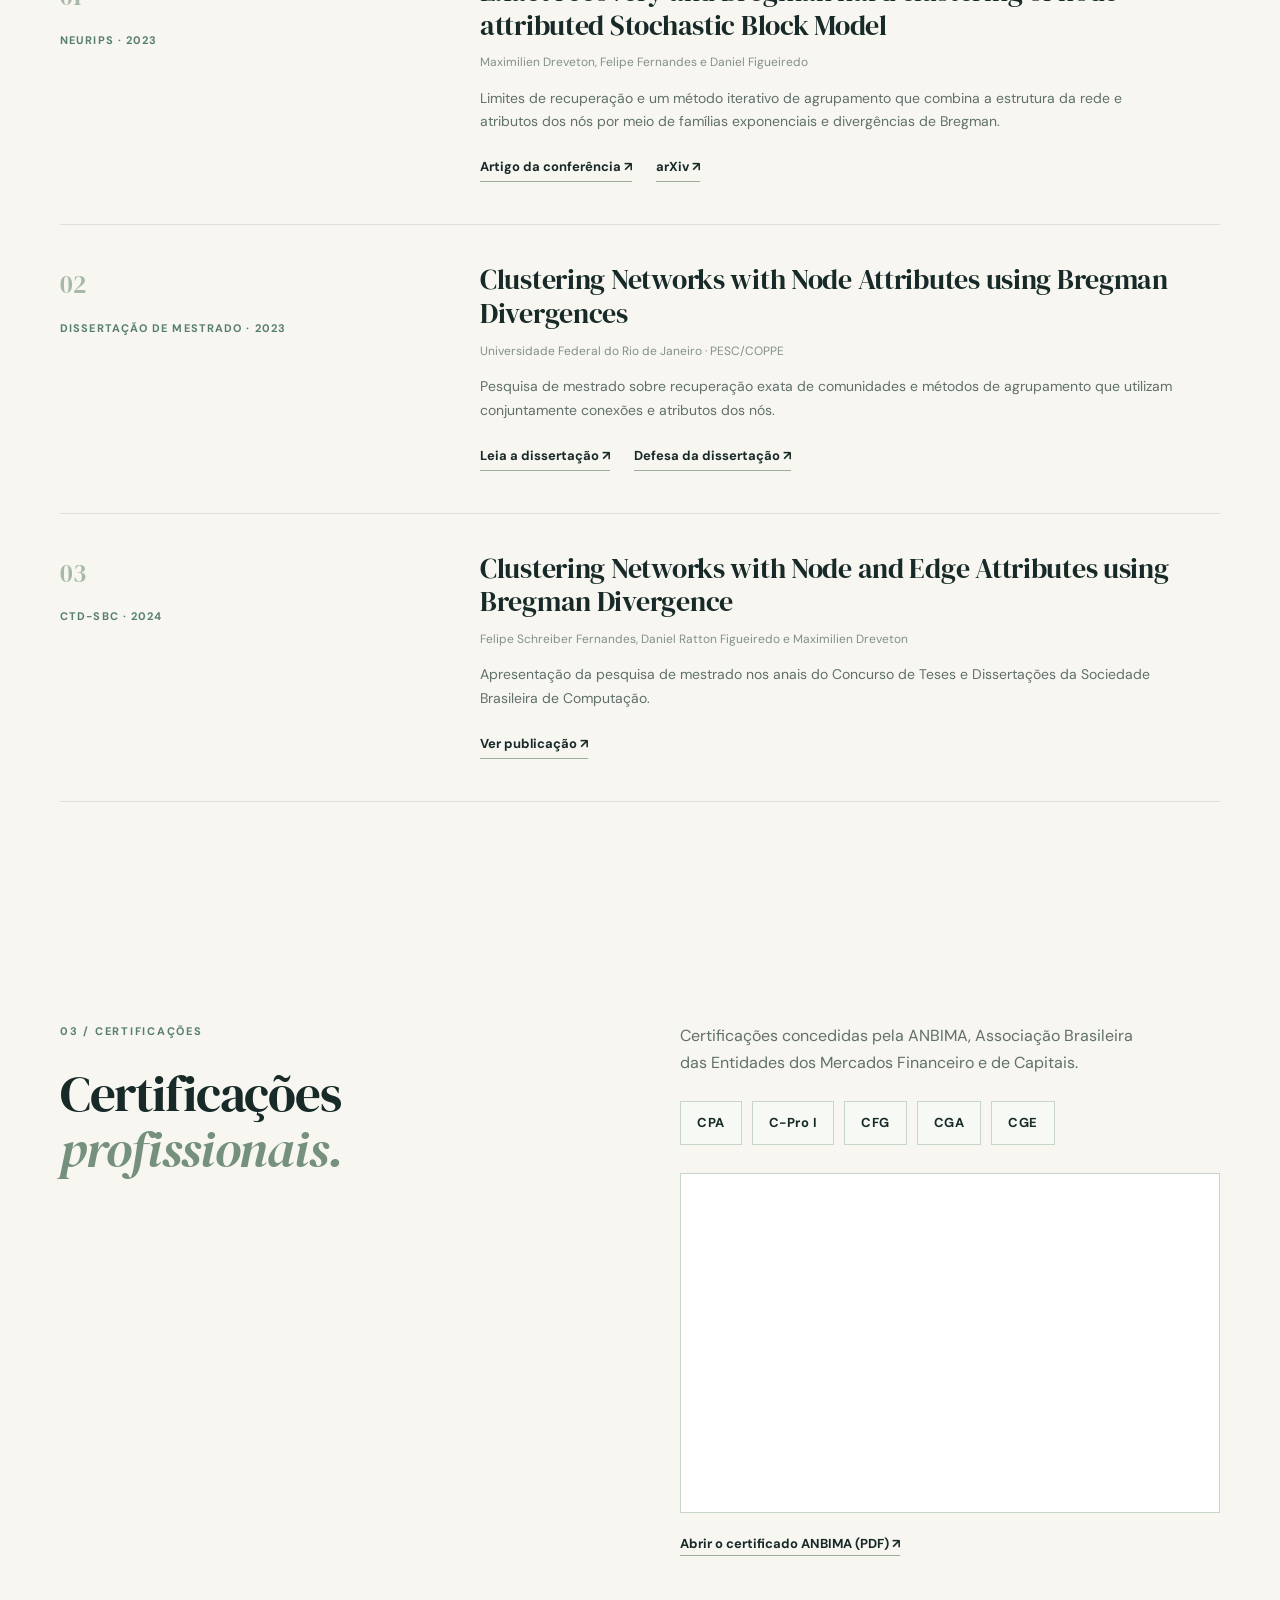
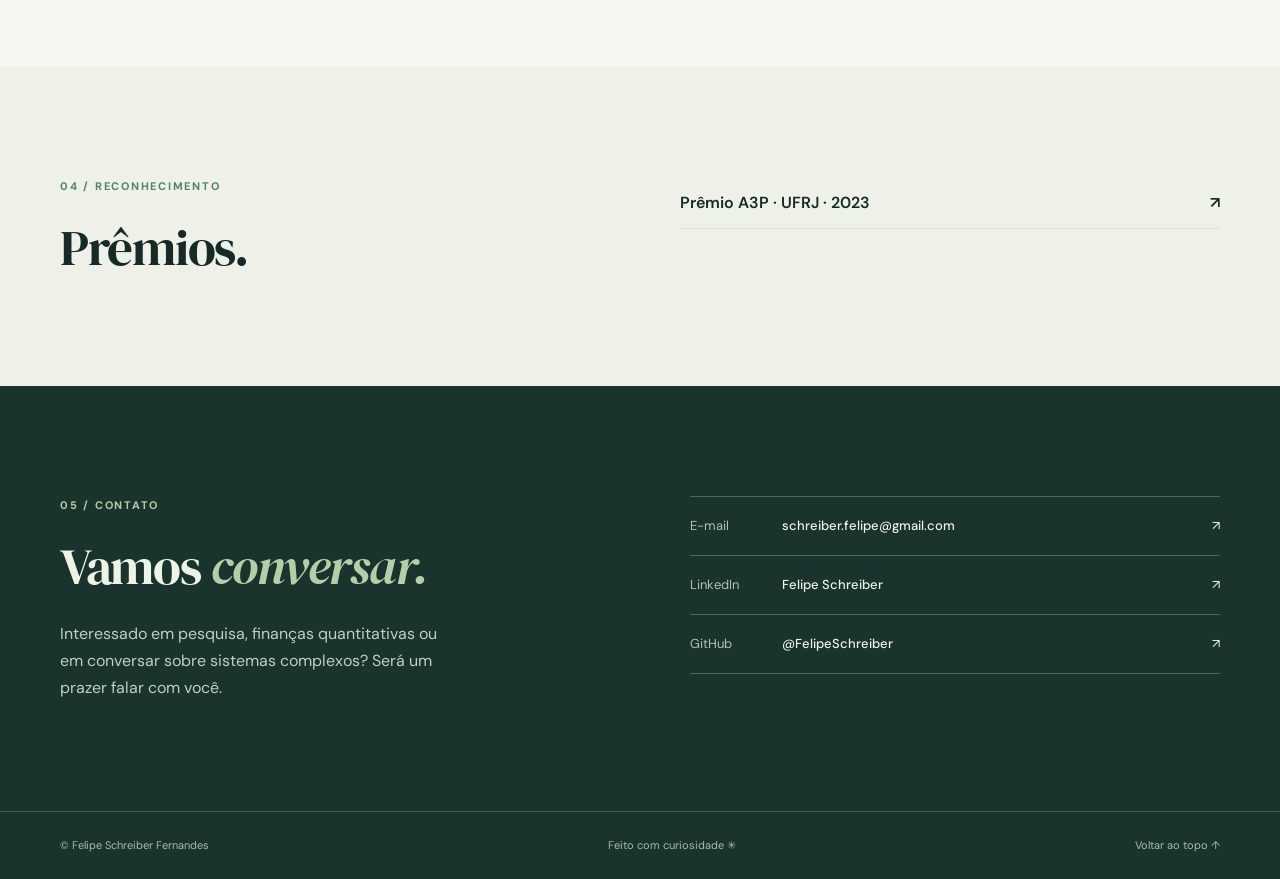
==== commit 57a107a5: "Add dark mode and simplify awards Co-authored-by: Copilot <223556219+Copilot@users.noreply.github.co" ====
--- a/pt/index.html
+++ b/pt/index.html
@@ -6,6 +6,7 @@
   <meta name="description" content="Felipe Schreiber Fernandes atua como quant e pesquisa agrupamento de redes, estatística e aprendizado de máquina.">
   <meta name="theme-color" content="#f7f6f1">
   <title>Felipe Schreiber Fernandes — Quant e Pesquisa</title>
+  <script src="../theme.js"></script>
   <link rel="alternate" hreflang="en" href="https://felipeschreiber.github.io/">
   <link rel="alternate" hreflang="pt-BR" href="https://felipeschreiber.github.io/pt/">
   <link rel="stylesheet" href="../style.css">
@@ -19,6 +20,7 @@
         <a href="#about">Sobre</a><a href="#research">Pesquisa</a><a href="#certifications">Certificações</a><a href="#recognition">Reconhecimento</a><a href="#contact">Contato</a>
       </nav>
       <div class="languages" aria-label="Idioma"><a href="../" lang="en">EN</a><span aria-hidden="true">/</span><span aria-current="page">PT</span></div>
+      <button class="theme-toggle" type="button" aria-pressed="false" hidden>Modo escuro</button>
     </div>
   </header>
   <main id="main">
@@ -48,7 +50,7 @@
       </div>
     </section>
     <section class="certifications section" id="certifications"><div class="wrap section-grid"><div><p class="section-number">03 / CERTIFICAÇÕES</p><h2>Certificações<br><em>profissionais.</em></h2></div><div class="certifications-content"><p>Certificações concedidas pela ANBIMA, Associação Brasileira das Entidades dos Mercados Financeiro e de Capitais.</p><ul class="certification-list" aria-label="Certificações ANBIMA"><li>CPA</li><li>C-Pro I</li><li>CFG</li><li>CGA</li><li>CGE</li></ul><iframe class="certificate-preview" src="../certificado-dff0ee21-1c3e-494f-98b8-4cec28ab8c48.pdf#view=FitH" title="Certificado ANBIMA de Felipe Schreiber Fernandes" loading="lazy"></iframe><a class="text-link" href="../certificado-dff0ee21-1c3e-494f-98b8-4cec28ab8c48.pdf">Abrir o certificado ANBIMA (PDF) ↗</a></div></div></section>
-    <section class="recognition section" id="recognition"><div class="wrap section-grid"><div><p class="section-number">04 / RECONHECIMENTO</p><h2>Um momento para<br><em>celebrar.</em></h2></div><div class="award-card"><span class="award-mark" aria-hidden="true">✳</span><p class="award-year">2023 · UFRJ</p><h3>Prêmio A3P</h3><p>Reconhecimento da Associação dos Antigos Alunos da Politécnica pelo melhor desempenho acadêmico no curso de Engenharia de Computação e Informação da UFRJ em 2022.</p><a class="text-link" href="https://pesc.coppe.ufrj.br/pt/destaques/noticias/noticias-ufrj/felipe-schreiber-fernandes-eci-e-pesc-homenageado-pela-a3p">Leia a notícia da UFRJ ↗</a></div></div></section>
+    <section class="recognition section" id="recognition"><div class="wrap section-grid"><div><p class="section-number">04 / RECONHECIMENTO</p><h2>Prêmios.</h2></div><a class="award-link" href="https://pesc.coppe.ufrj.br/pt/destaques/noticias/noticias-ufrj/felipe-schreiber-fernandes-eci-e-pesc-homenageado-pela-a3p">Prêmio A3P · UFRJ · 2023 <span aria-hidden="true">↗</span></a></div></section>
     <section class="contact section" id="contact"><div class="wrap contact-inner"><div><p class="section-number">05 / CONTATO</p><h2>Vamos <em>conversar.</em></h2><p>Interessado em pesquisa, finanças quantitativas ou em conversar sobre sistemas complexos? Será um prazer falar com você.</p></div><div class="contact-links"><a href="mailto:schreiber.felipe@gmail.com"><span>E-mail</span><strong>schreiber.felipe@gmail.com</strong><span aria-hidden="true">↗</span></a><a href="https://br.linkedin.com/in/felipe-schreiber"><span>LinkedIn</span><strong>Felipe Schreiber</strong><span aria-hidden="true">↗</span></a><a href="https://github.com/FelipeSchreiber"><span>GitHub</span><strong>@FelipeSchreiber</strong><span aria-hidden="true">↗</span></a></div></div></section>
   </main>
   <footer><div class="wrap footer-inner"><span>© Felipe Schreiber Fernandes</span><span>Feito com curiosidade <span aria-hidden="true">✳</span></span><a href="#top">Voltar ao topo ↑</a></div></footer>
--- a/style.css
+++ b/style.css
@@ -1,11 +1,12 @@
 @import url('https://fonts.googleapis.com/css2?family=DM+Sans:wght@400;500;600;700&family=DM+Serif+Display:ital@0;1&display=swap');
 
 :root{--ink:#172a27;--muted:#60706a;--paper:#f7f6f1;--line:#dce1d9;--green:#577f6f;--lime:#d8e6ba;--serif:"DM Serif Display",Georgia,serif;--sans:"DM Sans",Arial,sans-serif}
+:root[data-theme="dark"]{color-scheme:dark;--ink:#e9eee7;--muted:#b6c4bb;--paper:#121b19;--line:#40534a;--green:#adcfb4}
 *{box-sizing:border-box}
 html{scroll-behavior:smooth}
 body{margin:0;background:var(--paper);color:var(--ink);font-family:var(--sans);font-size:16px;line-height:1.7}
 a{color:inherit;text-decoration:none}
-a:focus-visible{outline:3px solid #a36931;outline-offset:4px}
+a:focus-visible,button:focus-visible{outline:3px solid #a36931;outline-offset:4px}
 .wrap{width:min(1160px,calc(100% - 64px));margin:auto}
 .skip-link{position:absolute;left:1rem;top:-5rem;z-index:10;background:#fff;padding:.5rem 1rem}
 .skip-link:focus{top:1rem}
@@ -18,8 +19,11 @@
 .navigation a:hover,.languages a:hover{color:#799b85}
 .languages{display:flex;gap:7px;align-items:center;font-size:11px;font-weight:700;letter-spacing:.08em;color:#9aa69c}
 .languages [aria-current]{color:var(--ink)}
+.theme-toggle{border:1px solid var(--line);border-radius:100px;background:transparent;color:var(--ink);font:600 11px var(--sans);white-space:nowrap;cursor:pointer;padding:7px 11px}
+.theme-toggle:hover{border-color:var(--green)}
+.theme-toggle[hidden]{display:none}
 .hero{min-height:660px;display:grid;grid-template-columns:1.15fr .85fr;align-items:center;gap:32px;padding-top:90px;padding-bottom:100px}
-.eyebrow,.section-number,.award-year{margin:0;color:var(--green);font-size:11px;font-weight:700;letter-spacing:.16em;text-transform:uppercase}
+.eyebrow,.section-number{margin:0;color:var(--green);font-size:11px;font-weight:700;letter-spacing:.16em;text-transform:uppercase}
 .eyebrow{display:flex;align-items:center;gap:10px}
 .status-dot{width:8px;height:8px;border-radius:50%;background:#89a77e}
 h1,h2,h3,p{margin-top:0}
@@ -52,7 +56,7 @@
 .work-meta{display:flex;flex-direction:column;gap:13px;color:var(--green);font-size:11px;font-weight:700;letter-spacing:.1em;text-transform:uppercase}
 .work-meta span:first-child{font-family:var(--serif);font-size:25px;letter-spacing:0;font-weight:400;color:#a6b8a7}
 .work-content{max-width:700px}
-.work-content h3,.award-card h3{font-family:var(--serif);font-size:28px;line-height:1.2;letter-spacing:-.01em;margin-bottom:10px}
+.work-content h3{font-family:var(--serif);font-size:28px;line-height:1.2;letter-spacing:-.01em;margin-bottom:10px}
 .work-content p{color:var(--muted);font-size:14px;margin-bottom:14px}
 .work-content .authors{font-size:12px;color:#849087}
 .work-links{display:flex;flex-wrap:wrap;gap:24px;margin-top:22px}
@@ -61,10 +65,8 @@
 .certification-list li{border:1px solid #c8d6c9;background:#f7f9f4;padding:10px 16px;font-size:13px;font-weight:700;letter-spacing:.04em}
 .certificate-preview{display:block;width:100%;height:340px;margin:28px 0 16px;border:1px solid #c8d6c9;background:#fff}
 .recognition{background:#edf1e8}
-.award-card{border:1px solid #cdd9cb;background:#f7f9f4;padding:38px}
-.award-mark{display:block;color:#86a483;font-size:33px;line-height:1;margin-bottom:25px}
-.award-year{margin-bottom:12px}
-.award-card p:not(.award-year){color:var(--muted);font-size:14px}
+.award-link{align-self:start;display:flex;justify-content:space-between;gap:20px;border-bottom:1px solid var(--line);padding:12px 0;font-size:16px;font-weight:600}
+.award-link:hover{color:var(--green)}
 .contact{background:#1b332d;color:#eef3e8}
 .contact-inner{display:grid;grid-template-columns:1fr 1fr;gap:100px}
 .contact .section-number{color:#b6cba8}
@@ -77,6 +79,17 @@
 .contact-links strong{font-weight:500;overflow-wrap:anywhere}
 footer{background:#1b332d;color:#a8bcad;border-top:1px solid #40594e;font-size:11px}
 .footer-inner{display:flex;justify-content:space-between;gap:20px;padding-top:24px;padding-bottom:24px}
+[data-theme="dark"] h1 em,[data-theme="dark"] h2 em{color:#abc8af}
+[data-theme="dark"] .about,[data-theme="dark"] .recognition{background:#1b2924}
+[data-theme="dark"] .hero-photo{background:#263b30;border-color:#51685a}
+[data-theme="dark"] .topic-list span,[data-theme="dark"] .certification-list li{color:#d2dfd2;border-color:#51685a}
+[data-theme="dark"] .certification-list li{background:#1b2924}
+[data-theme="dark"] .work-content .authors{color:#afc0b5}
+[data-theme="dark"] .work-meta span:first-child{color:#b0c5b2}
+[data-theme="dark"] .button-dark{background:#cadfc9;color:#172a27}
+[data-theme="dark"] .button-dark:hover{background:#e2eee0}
+[data-theme="dark"] .skip-link{background:#263b30}
 @media(max-width:800px){.wrap{width:min(100% - 40px,680px)}.header-inner{height:72px;gap:16px}.navigation{gap:16px;font-size:12px}.hero{grid-template-columns:1fr;padding-top:70px;padding-bottom:75px;gap:50px}.hero-photo{width:min(370px,85%);justify-self:center}.section{padding:76px 0}.section-grid,.contact-inner{grid-template-columns:1fr;gap:35px}.section-heading{align-items:start;flex-direction:column}.work-item{grid-template-columns:1fr;gap:20px}.work-meta{flex-direction:row;align-items:baseline;gap:20px}.contact-inner{gap:40px}}
-@media(max-width:520px){.header-inner{flex-wrap:wrap;height:auto;padding-top:17px;padding-bottom:14px;row-gap:14px}.wordmark{font-size:28px}.languages{margin-left:auto}.navigation{order:3;flex-basis:100%;justify-content:space-between;flex-wrap:wrap;margin-left:0;gap:8px}.hero{padding-top:55px;min-height:0}h1{font-size:clamp(48px,12vw,64px)}.hero-intro{font-size:21px}.hero-actions{gap:20px}.award-card{padding:28px}.footer-inner{flex-wrap:wrap}.contact-links a{grid-template-columns:65px 1fr auto}}
+@media(max-width:700px){.header-inner{flex-wrap:wrap;height:auto;padding-top:17px;padding-bottom:14px;row-gap:14px}.wordmark{font-size:28px}.languages{margin-left:auto}.navigation{order:3;flex-basis:100%;justify-content:space-between;flex-wrap:wrap;margin-left:0;gap:8px}}
+@media(max-width:520px){.hero{padding-top:55px;min-height:0}h1{font-size:clamp(48px,12vw,64px)}.hero-intro{font-size:21px}.hero-actions{gap:20px}.footer-inner{flex-wrap:wrap}.contact-links a{grid-template-columns:65px 1fr auto}}
 @media(prefers-reduced-motion:reduce){html{scroll-behavior:auto}*{transition:none!important}}
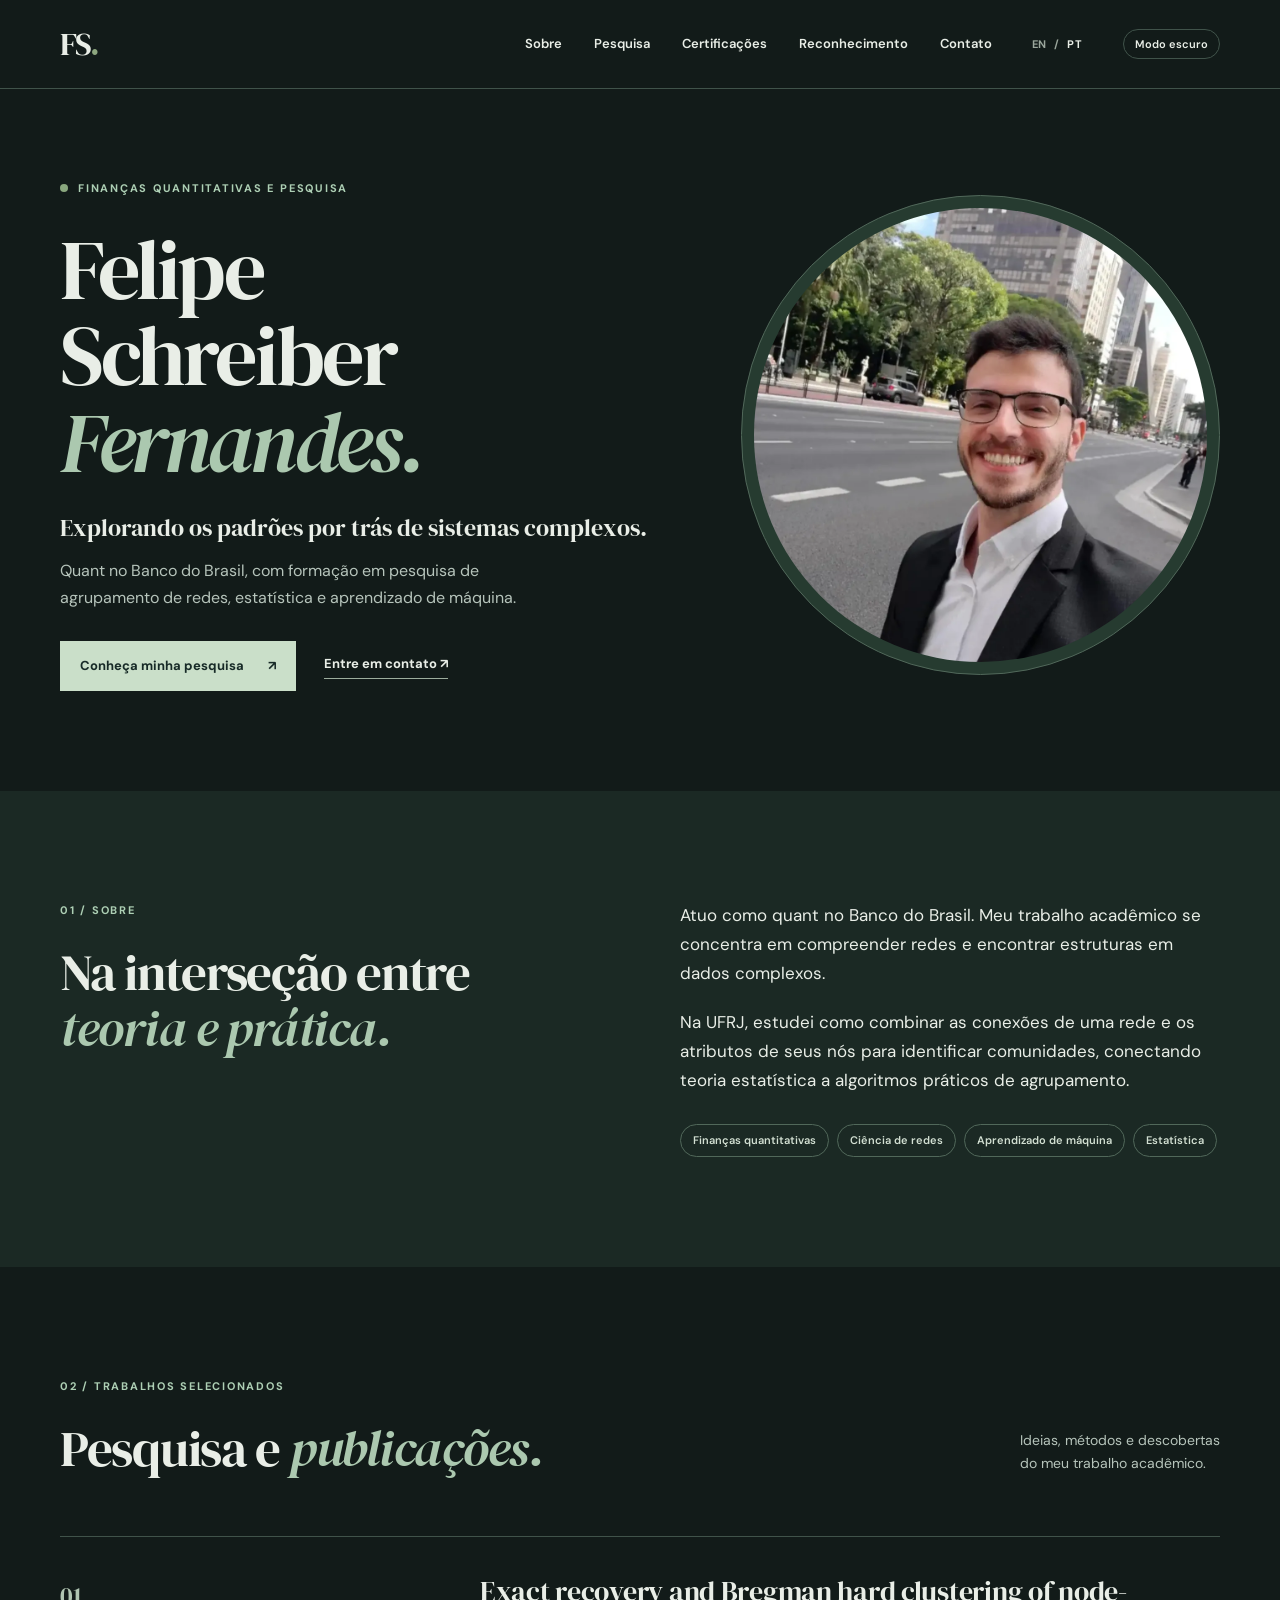
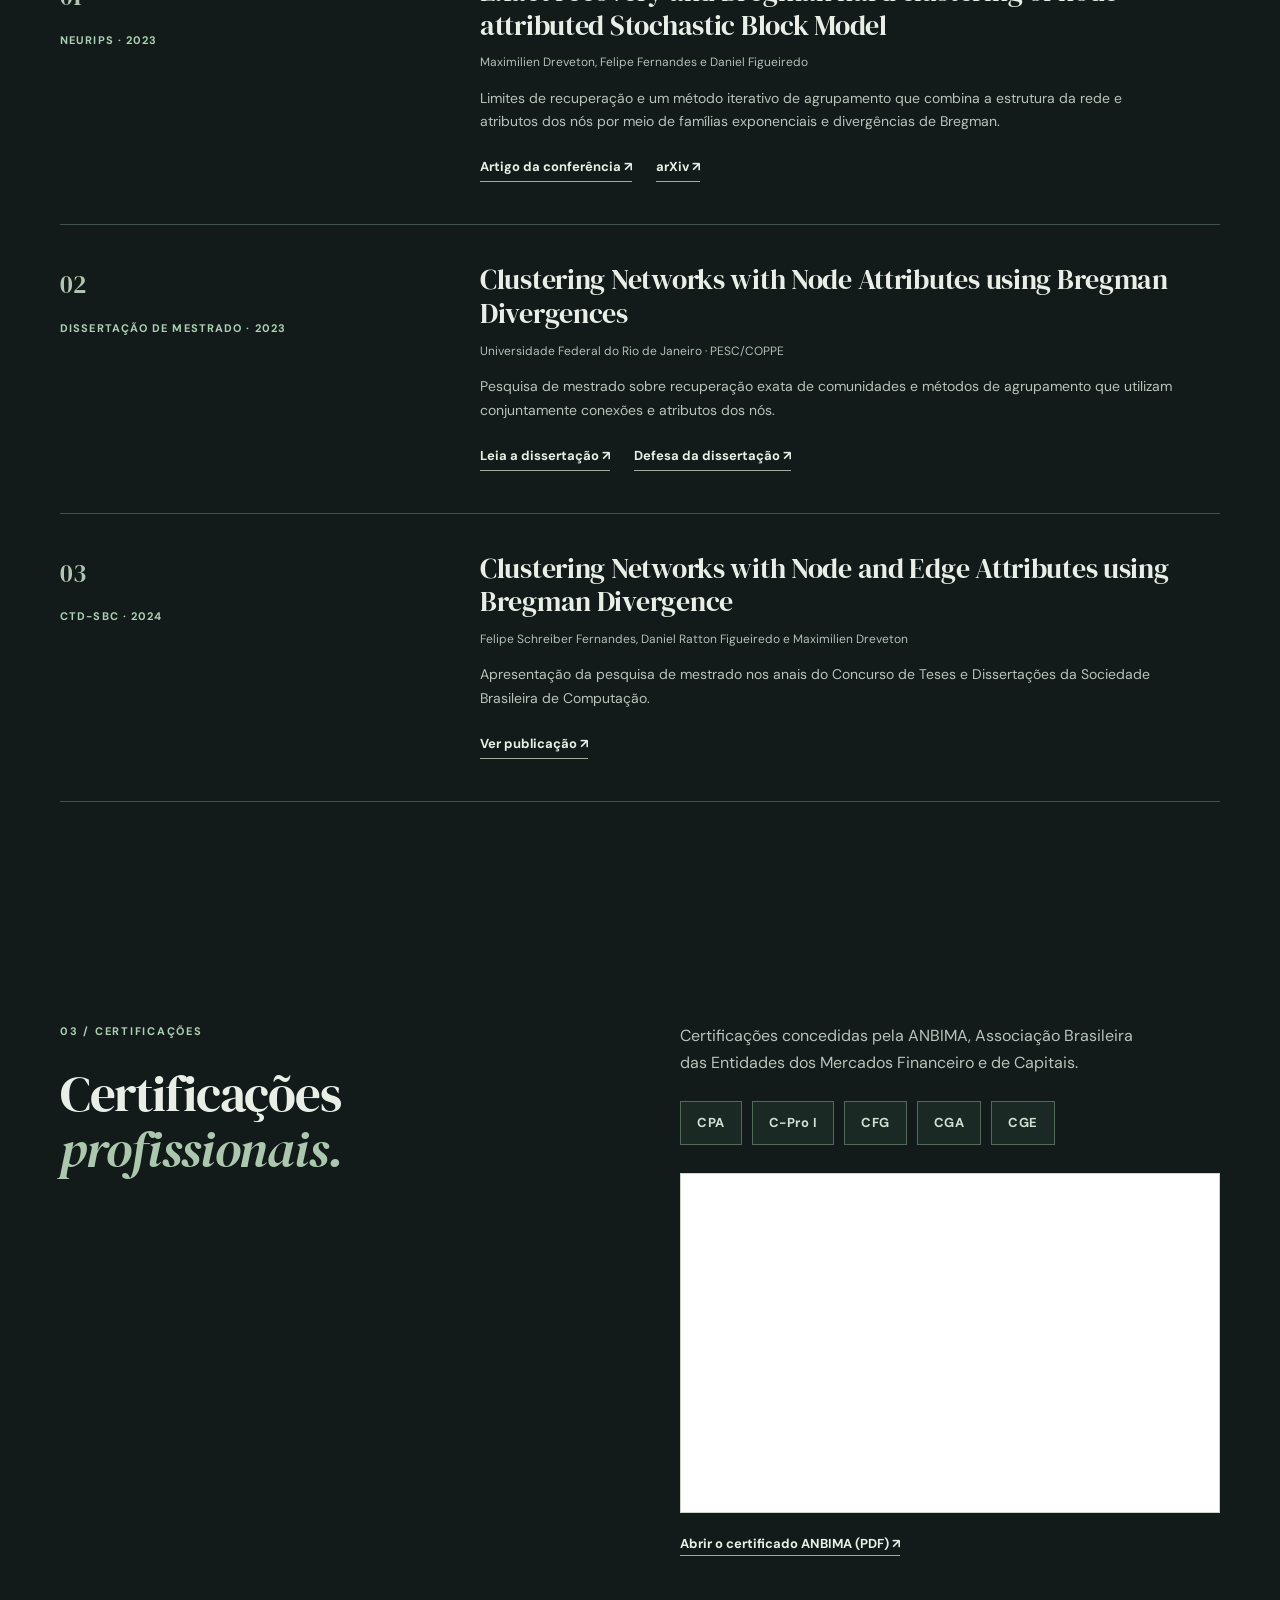
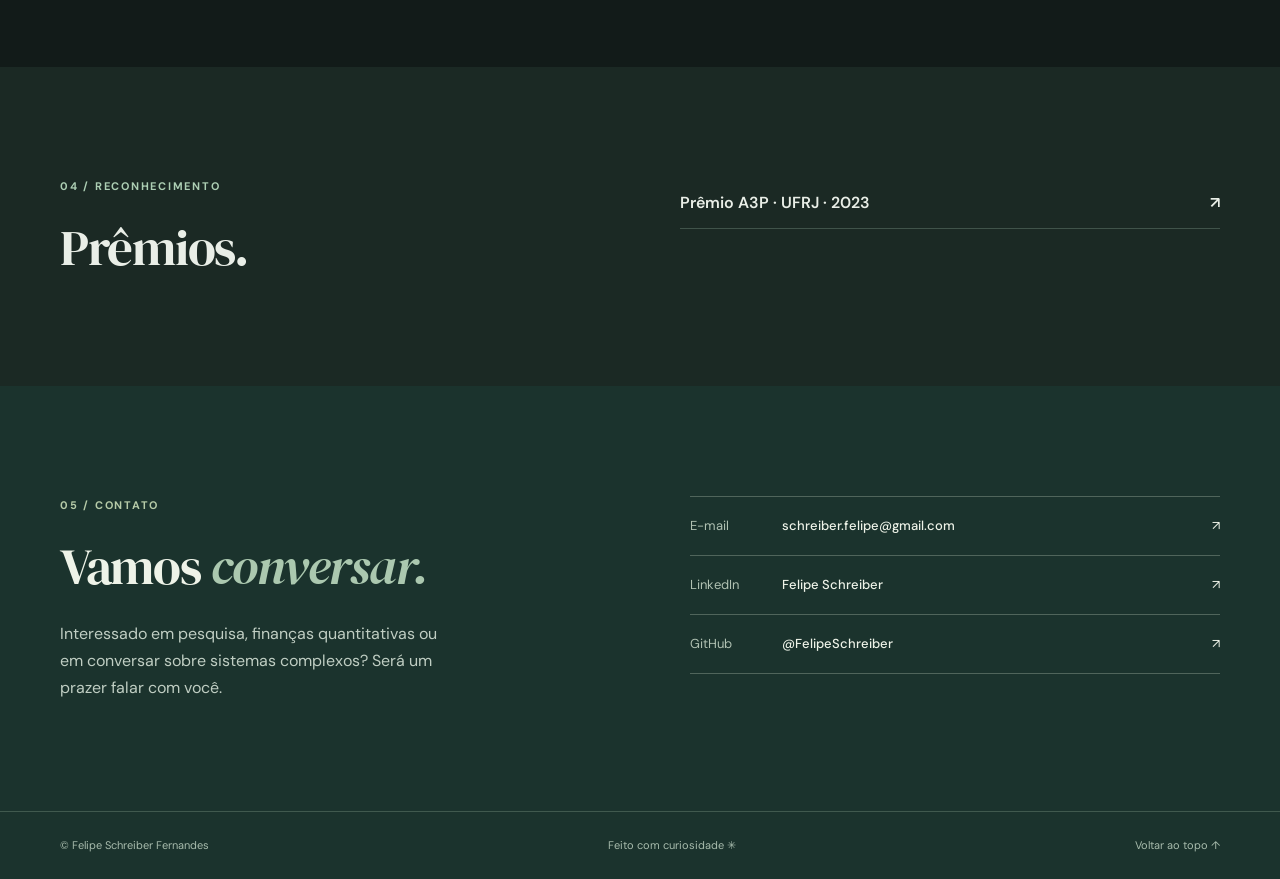
==== commit 4f17b945: "Default website to dark mode Co-authored-by: Copilot <223556219+Copilot@users.noreply.github.com>" ====
--- a/pt/index.html
+++ b/pt/index.html
@@ -1,10 +1,10 @@
 <!doctype html>
-<html lang="pt-BR">
+<html lang="pt-BR" data-theme="dark">
 <head>
   <meta charset="utf-8">
   <meta name="viewport" content="width=device-width, initial-scale=1">
   <meta name="description" content="Felipe Schreiber Fernandes atua como quant e pesquisa agrupamento de redes, estatística e aprendizado de máquina.">
-  <meta name="theme-color" content="#f7f6f1">
+  <meta name="theme-color" content="#121b19">
   <title>Felipe Schreiber Fernandes — Quant e Pesquisa</title>
   <script src="../theme.js"></script>
   <link rel="alternate" hreflang="en" href="https://felipeschreiber.github.io/">
@@ -20,7 +20,7 @@
         <a href="#about">Sobre</a><a href="#research">Pesquisa</a><a href="#certifications">Certificações</a><a href="#recognition">Reconhecimento</a><a href="#contact">Contato</a>
       </nav>
       <div class="languages" aria-label="Idioma"><a href="../" lang="en">EN</a><span aria-hidden="true">/</span><span aria-current="page">PT</span></div>
-      <button class="theme-toggle" type="button" aria-pressed="false" hidden>Modo escuro</button>
+      <button class="theme-toggle" type="button" aria-pressed="true" hidden>Modo escuro</button>
     </div>
   </header>
   <main id="main">
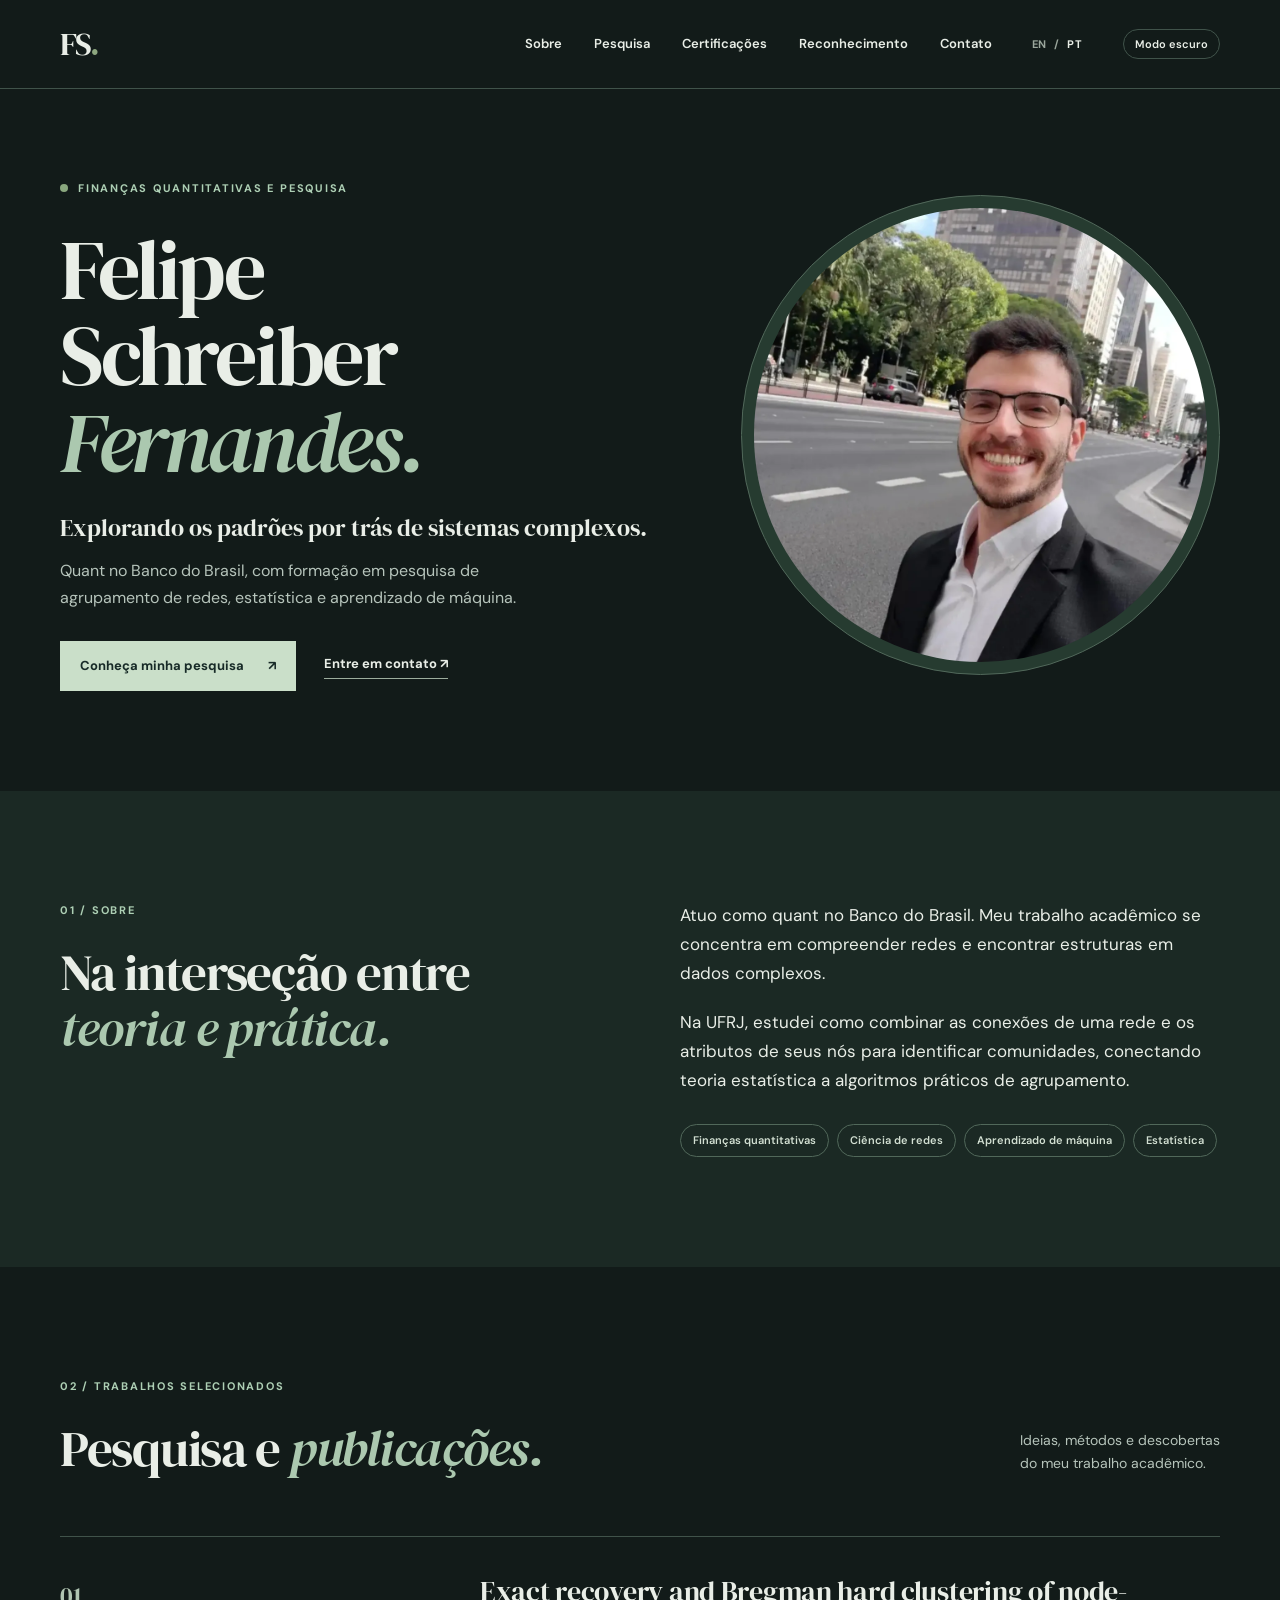
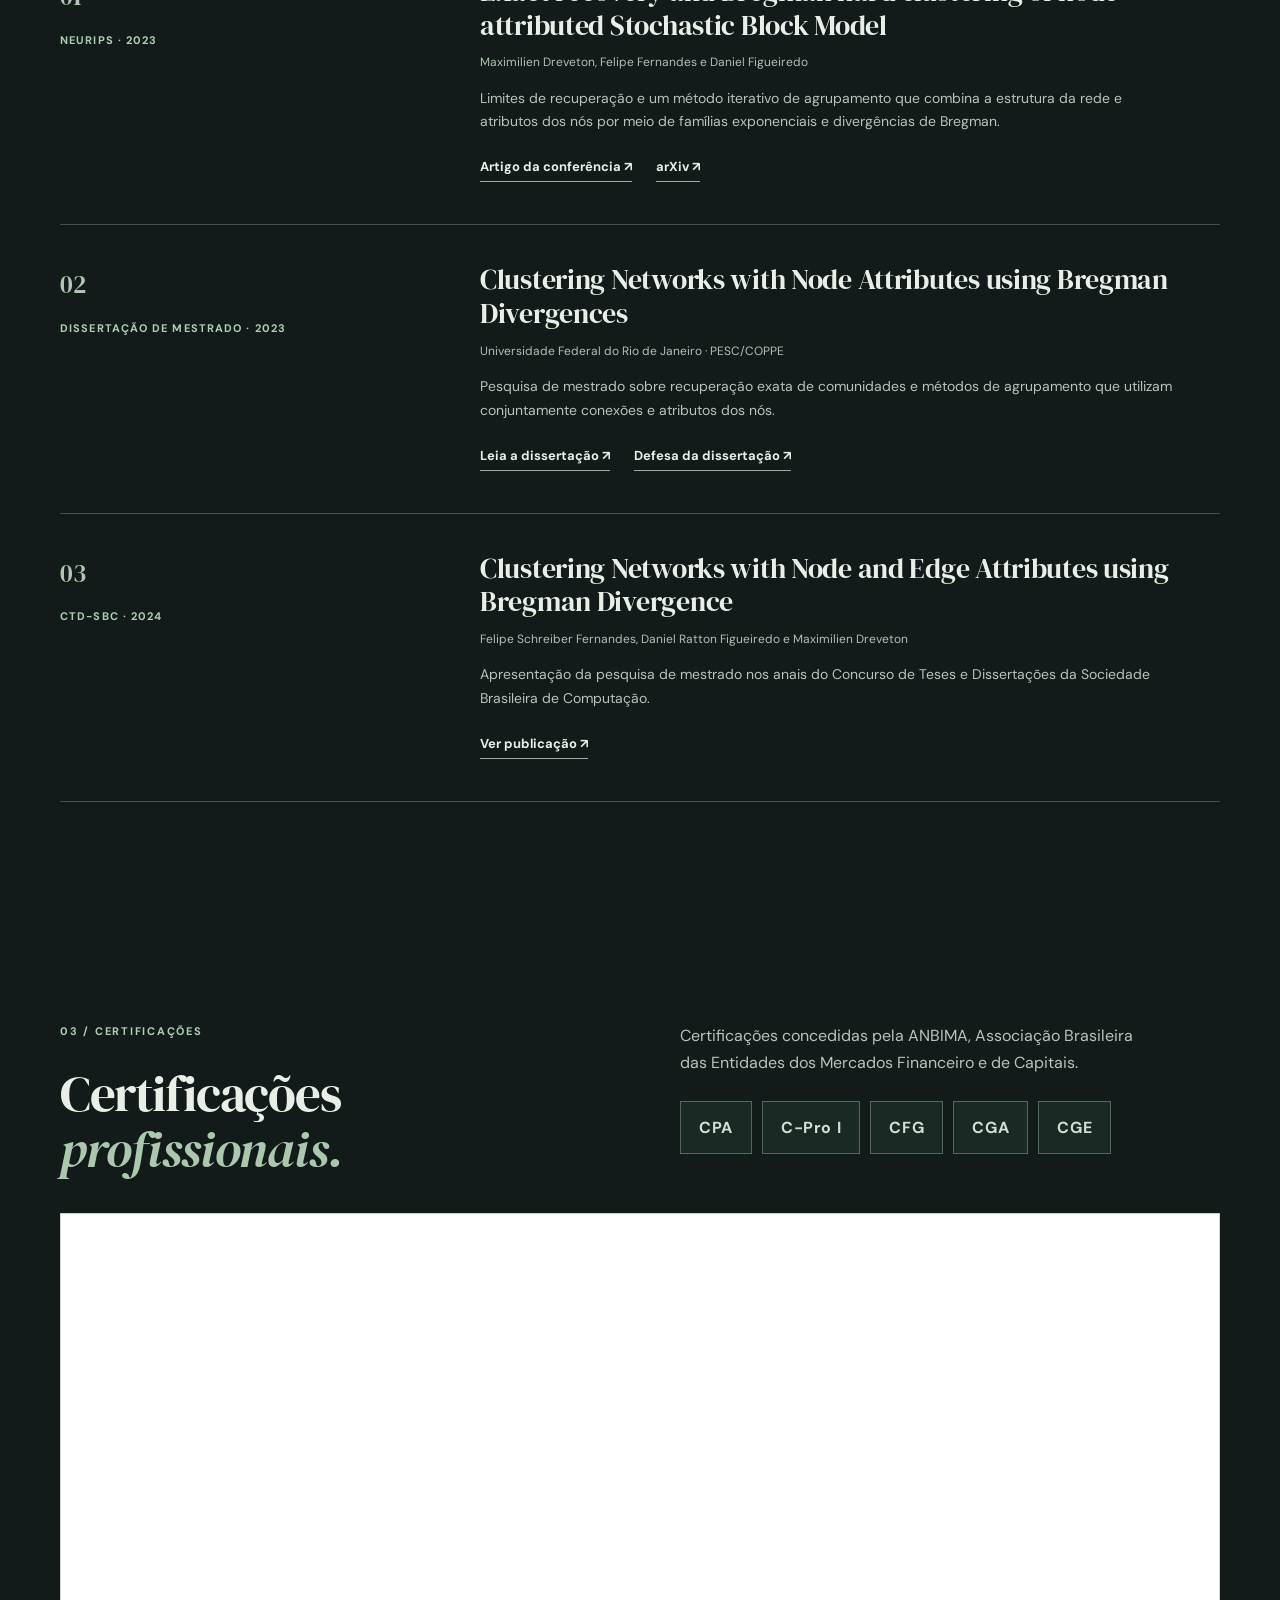
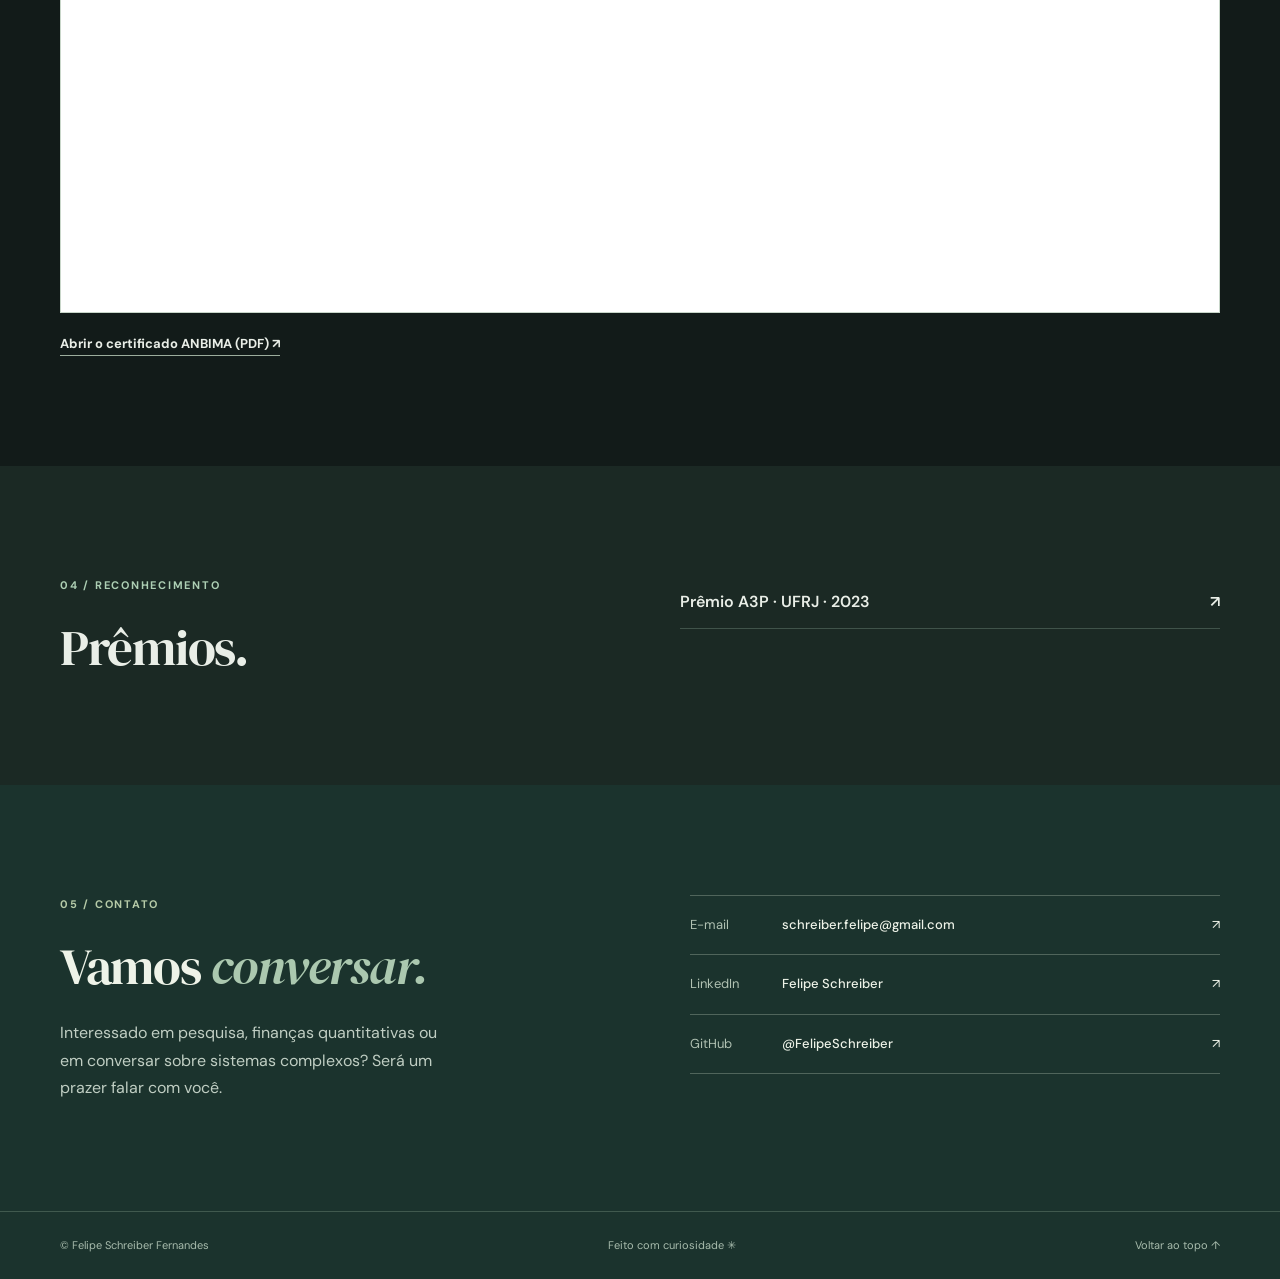
==== commit 2762b196: "Enlarge certification display Co-authored-by: Copilot <223556219+Copilot@users.noreply.github.com>" ====
--- a/pt/index.html
+++ b/pt/index.html
@@ -49,7 +49,7 @@
         </div>
       </div>
     </section>
-    <section class="certifications section" id="certifications"><div class="wrap section-grid"><div><p class="section-number">03 / CERTIFICAÇÕES</p><h2>Certificações<br><em>profissionais.</em></h2></div><div class="certifications-content"><p>Certificações concedidas pela ANBIMA, Associação Brasileira das Entidades dos Mercados Financeiro e de Capitais.</p><ul class="certification-list" aria-label="Certificações ANBIMA"><li>CPA</li><li>C-Pro I</li><li>CFG</li><li>CGA</li><li>CGE</li></ul><iframe class="certificate-preview" src="../certificado-dff0ee21-1c3e-494f-98b8-4cec28ab8c48.pdf#view=FitH" title="Certificado ANBIMA de Felipe Schreiber Fernandes" loading="lazy"></iframe><a class="text-link" href="../certificado-dff0ee21-1c3e-494f-98b8-4cec28ab8c48.pdf">Abrir o certificado ANBIMA (PDF) ↗</a></div></div></section>
+    <section class="certifications section" id="certifications"><div class="wrap section-grid"><div><p class="section-number">03 / CERTIFICAÇÕES</p><h2>Certificações<br><em>profissionais.</em></h2></div><div class="certifications-content"><p>Certificações concedidas pela ANBIMA, Associação Brasileira das Entidades dos Mercados Financeiro e de Capitais.</p><ul class="certification-list" aria-label="Certificações ANBIMA"><li>CPA</li><li>C-Pro I</li><li>CFG</li><li>CGA</li><li>CGE</li></ul></div><div class="certificate-document"><iframe class="certificate-preview" src="../certificado-dff0ee21-1c3e-494f-98b8-4cec28ab8c48.pdf#view=FitH" title="Certificado ANBIMA de Felipe Schreiber Fernandes" loading="lazy"></iframe><a class="text-link" href="../certificado-dff0ee21-1c3e-494f-98b8-4cec28ab8c48.pdf">Abrir o certificado ANBIMA (PDF) ↗</a></div></div></section>
     <section class="recognition section" id="recognition"><div class="wrap section-grid"><div><p class="section-number">04 / RECONHECIMENTO</p><h2>Prêmios.</h2></div><a class="award-link" href="https://pesc.coppe.ufrj.br/pt/destaques/noticias/noticias-ufrj/felipe-schreiber-fernandes-eci-e-pesc-homenageado-pela-a3p">Prêmio A3P · UFRJ · 2023 <span aria-hidden="true">↗</span></a></div></section>
     <section class="contact section" id="contact"><div class="wrap contact-inner"><div><p class="section-number">05 / CONTATO</p><h2>Vamos <em>conversar.</em></h2><p>Interessado em pesquisa, finanças quantitativas ou em conversar sobre sistemas complexos? Será um prazer falar com você.</p></div><div class="contact-links"><a href="mailto:schreiber.felipe@gmail.com"><span>E-mail</span><strong>schreiber.felipe@gmail.com</strong><span aria-hidden="true">↗</span></a><a href="https://br.linkedin.com/in/felipe-schreiber"><span>LinkedIn</span><strong>Felipe Schreiber</strong><span aria-hidden="true">↗</span></a><a href="https://github.com/FelipeSchreiber"><span>GitHub</span><strong>@FelipeSchreiber</strong><span aria-hidden="true">↗</span></a></div></div></section>
   </main>
--- a/style.css
+++ b/style.css
@@ -60,10 +60,12 @@
 .work-content p{color:var(--muted);font-size:14px;margin-bottom:14px}
 .work-content .authors{font-size:12px;color:#849087}
 .work-links{display:flex;flex-wrap:wrap;gap:24px;margin-top:22px}
+.certifications .section-grid{row-gap:36px}
 .certifications-content p{color:var(--muted);max-width:480px}
 .certification-list{display:flex;flex-wrap:wrap;gap:10px;list-style:none;padding:0;margin:25px 0 0}
-.certification-list li{border:1px solid #c8d6c9;background:#f7f9f4;padding:10px 16px;font-size:13px;font-weight:700;letter-spacing:.04em}
-.certificate-preview{display:block;width:100%;height:340px;margin:28px 0 16px;border:1px solid #c8d6c9;background:#fff}
+.certification-list li{border:1px solid #c8d6c9;background:#f7f9f4;padding:12px 18px;font-size:16px;font-weight:700;letter-spacing:.04em}
+.certificate-document{grid-column:1 / -1}
+.certificate-preview{display:block;width:100%;height:clamp(340px,65vw,700px);margin:0 0 16px;border:1px solid #c8d6c9;background:#fff}
 .recognition{background:#edf1e8}
 .award-link{align-self:start;display:flex;justify-content:space-between;gap:20px;border-bottom:1px solid var(--line);padding:12px 0;font-size:16px;font-weight:600}
 .award-link:hover{color:var(--green)}
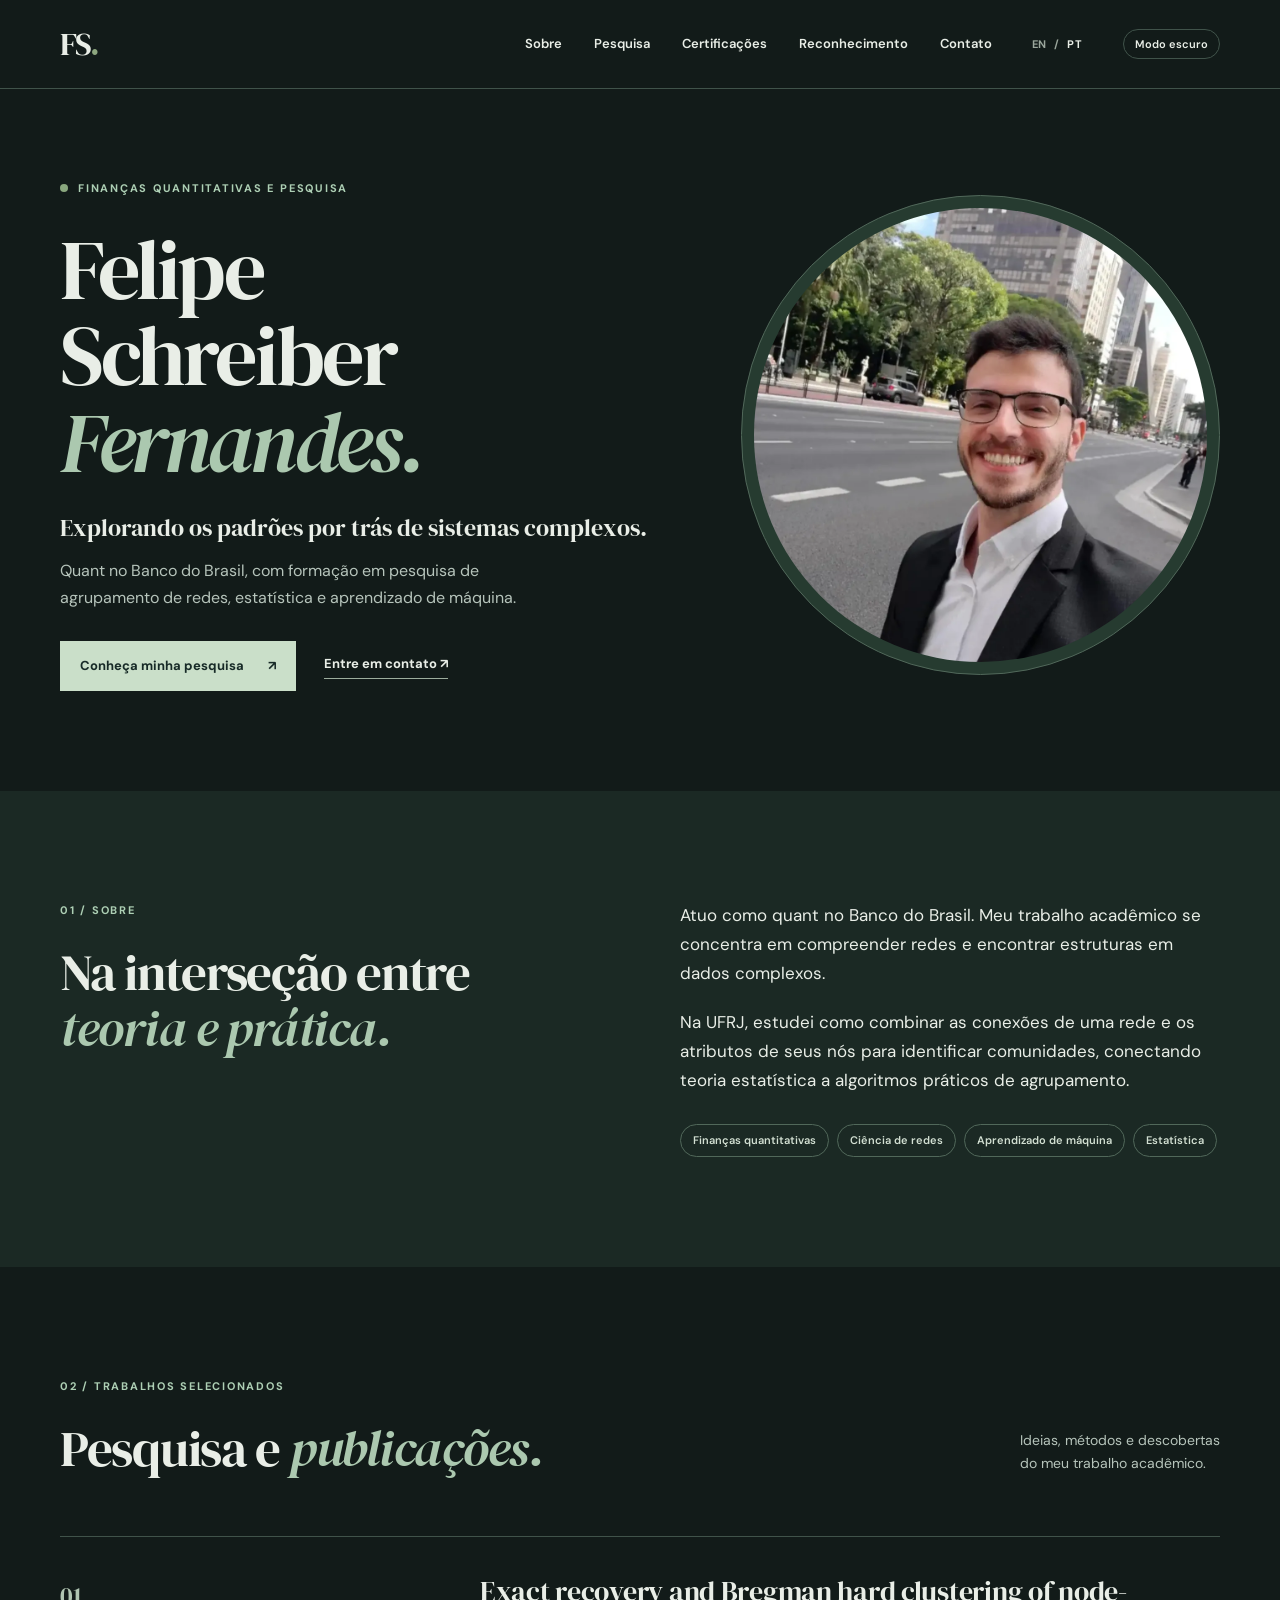
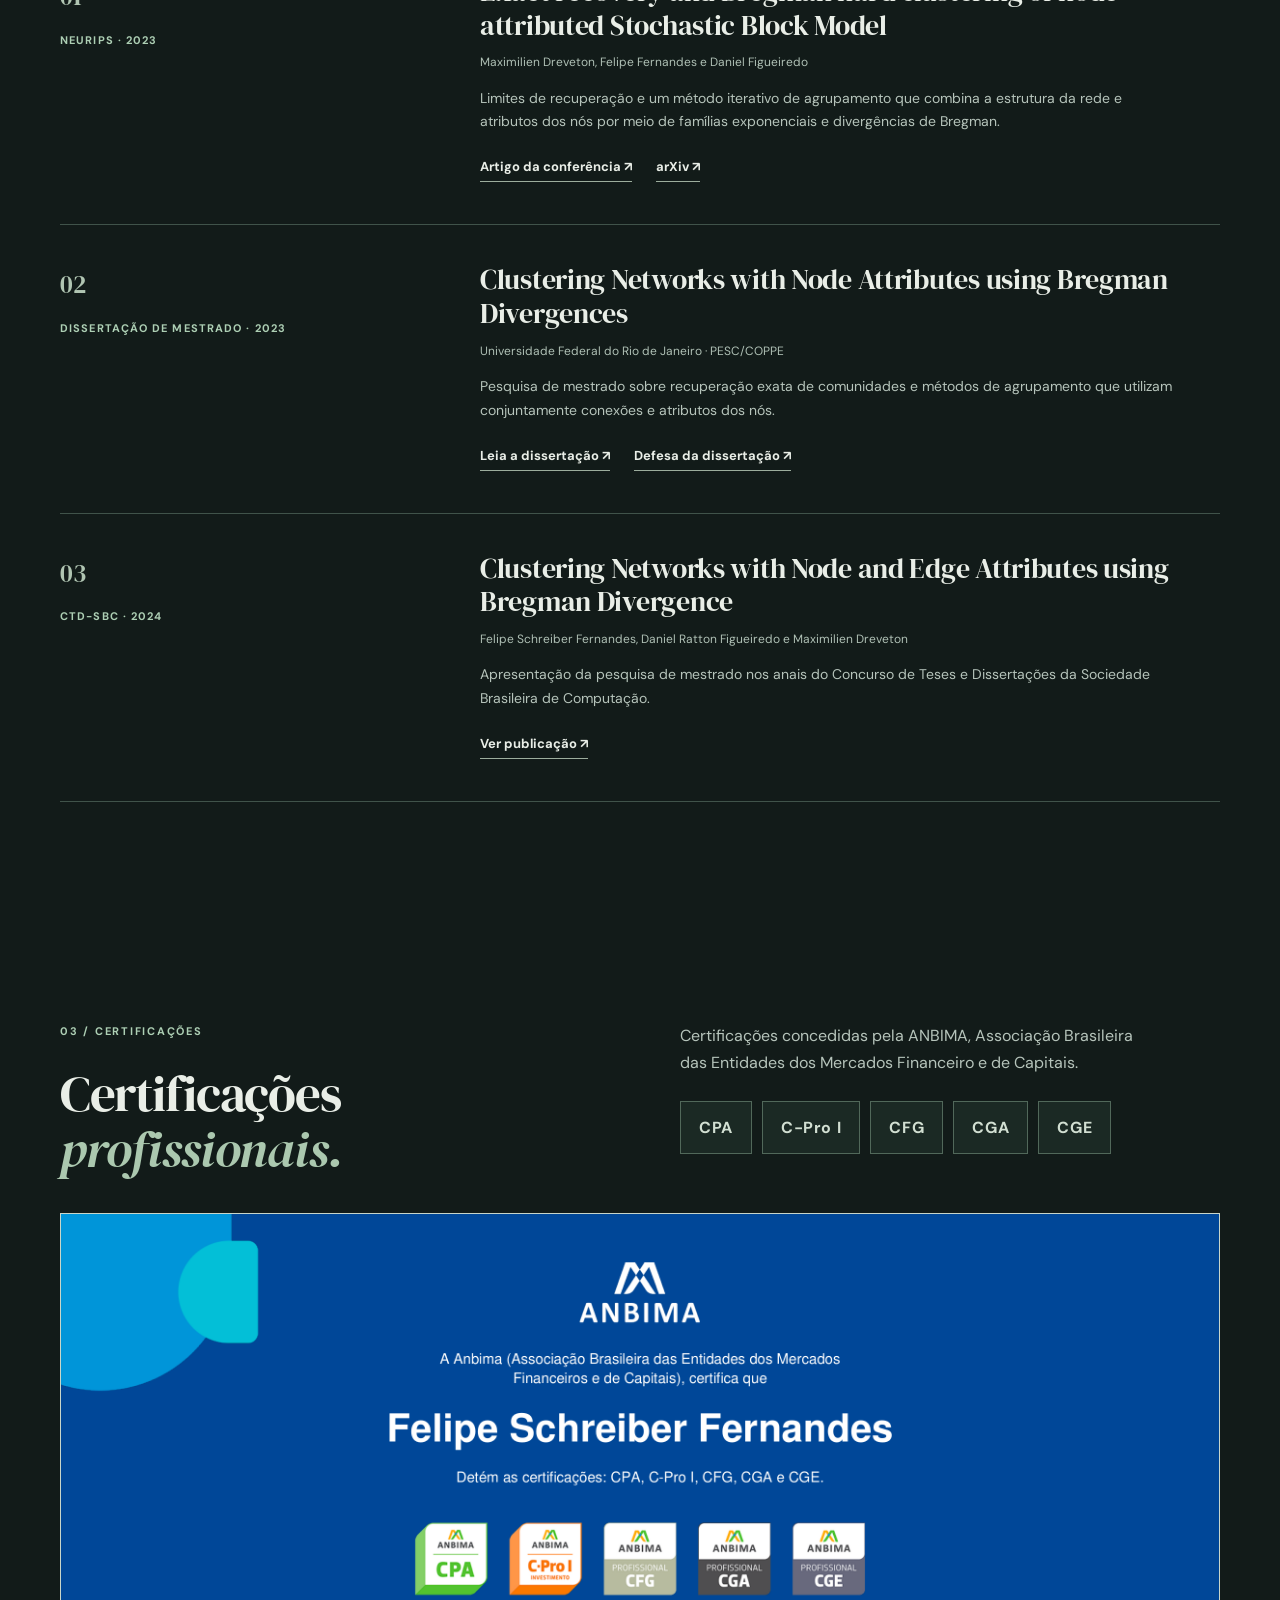
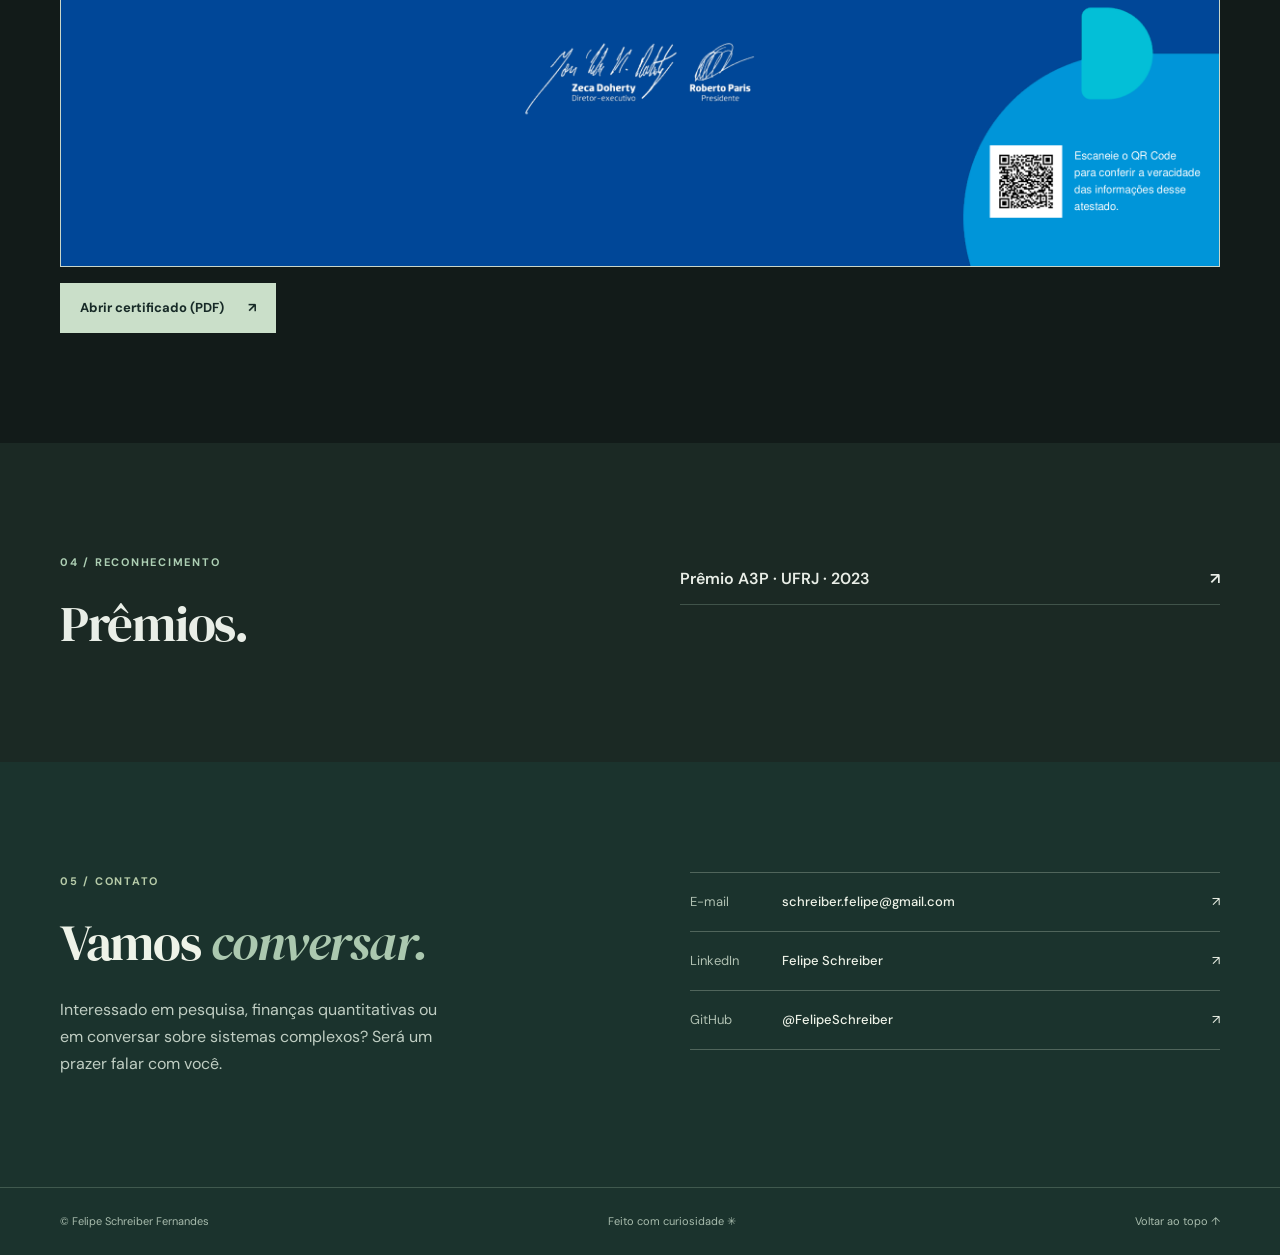
==== commit cdc924b5: "Render certificate as responsive image Co-authored-by: Copilot <223556219+Copilot@users.noreply.gith" ====
--- a/pt/index.html
+++ b/pt/index.html
@@ -49,7 +49,7 @@
         </div>
       </div>
     </section>
-    <section class="certifications section" id="certifications"><div class="wrap section-grid"><div><p class="section-number">03 / CERTIFICAÇÕES</p><h2>Certificações<br><em>profissionais.</em></h2></div><div class="certifications-content"><p>Certificações concedidas pela ANBIMA, Associação Brasileira das Entidades dos Mercados Financeiro e de Capitais.</p><ul class="certification-list" aria-label="Certificações ANBIMA"><li>CPA</li><li>C-Pro I</li><li>CFG</li><li>CGA</li><li>CGE</li></ul></div><div class="certificate-document"><iframe class="certificate-preview" src="../certificado-dff0ee21-1c3e-494f-98b8-4cec28ab8c48.pdf#view=FitH" title="Certificado ANBIMA de Felipe Schreiber Fernandes" loading="lazy"></iframe><a class="text-link" href="../certificado-dff0ee21-1c3e-494f-98b8-4cec28ab8c48.pdf">Abrir o certificado ANBIMA (PDF) ↗</a></div></div></section>
+    <section class="certifications section" id="certifications"><div class="wrap section-grid"><div><p class="section-number">03 / CERTIFICAÇÕES</p><h2>Certificações<br><em>profissionais.</em></h2></div><div class="certifications-content"><p>Certificações concedidas pela ANBIMA, Associação Brasileira das Entidades dos Mercados Financeiro e de Capitais.</p><ul class="certification-list" aria-label="Certificações ANBIMA"><li>CPA</li><li>C-Pro I</li><li>CFG</li><li>CGA</li><li>CGE</li></ul></div><div class="certificate-document"><img class="certificate-preview" src="../certificate.webp" alt="Certificado ANBIMA de Felipe Schreiber Fernandes" width="2400" height="1350" loading="lazy"><a class="button button-dark" href="../certificado-dff0ee21-1c3e-494f-98b8-4cec28ab8c48.pdf">Abrir certificado (PDF) <span aria-hidden="true">↗</span></a></div></div></section>
     <section class="recognition section" id="recognition"><div class="wrap section-grid"><div><p class="section-number">04 / RECONHECIMENTO</p><h2>Prêmios.</h2></div><a class="award-link" href="https://pesc.coppe.ufrj.br/pt/destaques/noticias/noticias-ufrj/felipe-schreiber-fernandes-eci-e-pesc-homenageado-pela-a3p">Prêmio A3P · UFRJ · 2023 <span aria-hidden="true">↗</span></a></div></section>
     <section class="contact section" id="contact"><div class="wrap contact-inner"><div><p class="section-number">05 / CONTATO</p><h2>Vamos <em>conversar.</em></h2><p>Interessado em pesquisa, finanças quantitativas ou em conversar sobre sistemas complexos? Será um prazer falar com você.</p></div><div class="contact-links"><a href="mailto:schreiber.felipe@gmail.com"><span>E-mail</span><strong>schreiber.felipe@gmail.com</strong><span aria-hidden="true">↗</span></a><a href="https://br.linkedin.com/in/felipe-schreiber"><span>LinkedIn</span><strong>Felipe Schreiber</strong><span aria-hidden="true">↗</span></a><a href="https://github.com/FelipeSchreiber"><span>GitHub</span><strong>@FelipeSchreiber</strong><span aria-hidden="true">↗</span></a></div></div></section>
   </main>
--- a/style.css
+++ b/style.css
@@ -65,7 +65,7 @@
 .certification-list{display:flex;flex-wrap:wrap;gap:10px;list-style:none;padding:0;margin:25px 0 0}
 .certification-list li{border:1px solid #c8d6c9;background:#f7f9f4;padding:12px 18px;font-size:16px;font-weight:700;letter-spacing:.04em}
 .certificate-document{grid-column:1 / -1}
-.certificate-preview{display:block;width:100%;height:clamp(340px,65vw,700px);margin:0 0 16px;border:1px solid #c8d6c9;background:#fff}
+.certificate-preview{display:block;width:100%;height:auto;margin:0 0 16px;border:1px solid #c8d6c9;background:#fff}
 .recognition{background:#edf1e8}
 .award-link{align-self:start;display:flex;justify-content:space-between;gap:20px;border-bottom:1px solid var(--line);padding:12px 0;font-size:16px;font-weight:600}
 .award-link:hover{color:var(--green)}
@@ -93,5 +93,5 @@
 [data-theme="dark"] .skip-link{background:#263b30}
 @media(max-width:800px){.wrap{width:min(100% - 40px,680px)}.header-inner{height:72px;gap:16px}.navigation{gap:16px;font-size:12px}.hero{grid-template-columns:1fr;padding-top:70px;padding-bottom:75px;gap:50px}.hero-photo{width:min(370px,85%);justify-self:center}.section{padding:76px 0}.section-grid,.contact-inner{grid-template-columns:1fr;gap:35px}.section-heading{align-items:start;flex-direction:column}.work-item{grid-template-columns:1fr;gap:20px}.work-meta{flex-direction:row;align-items:baseline;gap:20px}.contact-inner{gap:40px}}
 @media(max-width:700px){.header-inner{flex-wrap:wrap;height:auto;padding-top:17px;padding-bottom:14px;row-gap:14px}.wordmark{font-size:28px}.languages{margin-left:auto}.navigation{order:3;flex-basis:100%;justify-content:space-between;flex-wrap:wrap;margin-left:0;gap:8px}}
-@media(max-width:520px){.hero{padding-top:55px;min-height:0}h1{font-size:clamp(48px,12vw,64px)}.hero-intro{font-size:21px}.hero-actions{gap:20px}.footer-inner{flex-wrap:wrap}.contact-links a{grid-template-columns:65px 1fr auto}}
+@media(max-width:520px){.hero{padding-top:55px;min-height:0}h1{font-size:clamp(48px,12vw,64px)}.hero-intro{font-size:21px}.hero-actions{gap:20px}.certificate-document .button{width:100%}.footer-inner{flex-wrap:wrap}.contact-links a{grid-template-columns:65px 1fr auto}}
 @media(prefers-reduced-motion:reduce){html{scroll-behavior:auto}*{transition:none!important}}
